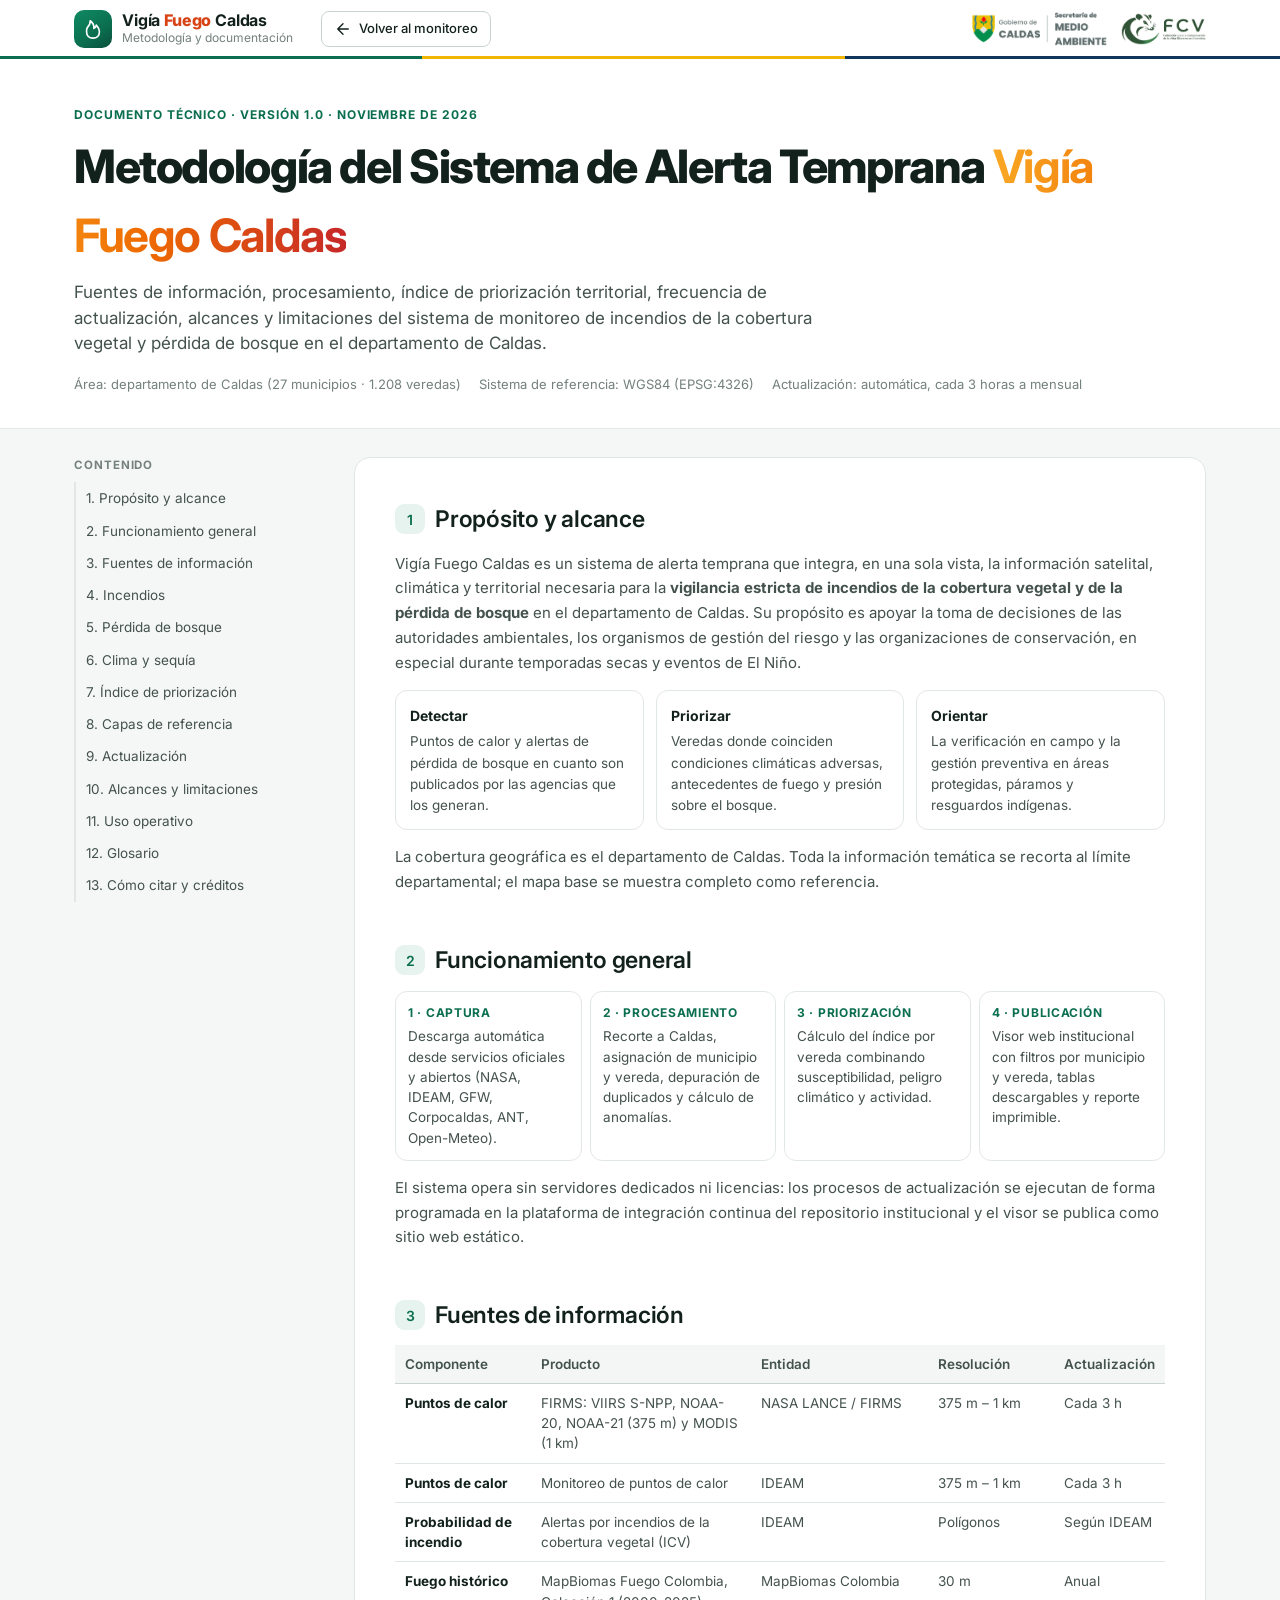
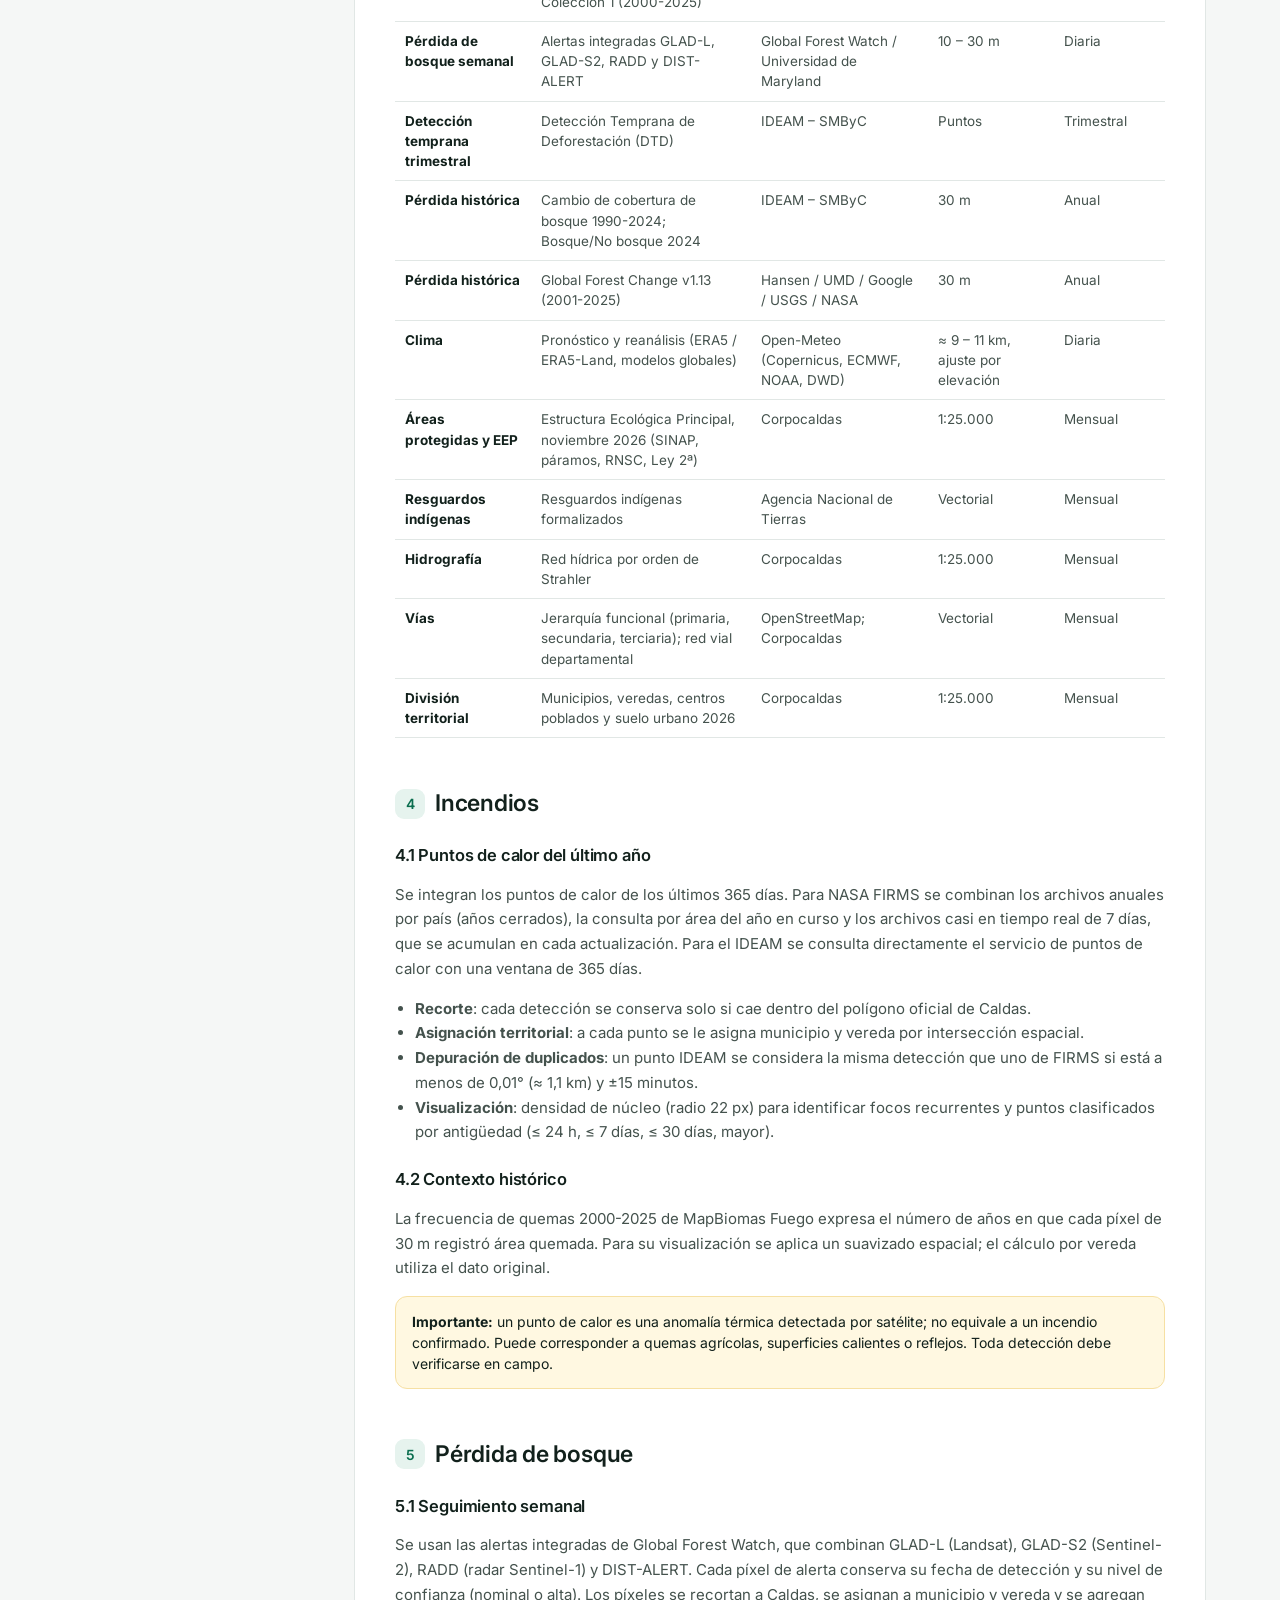
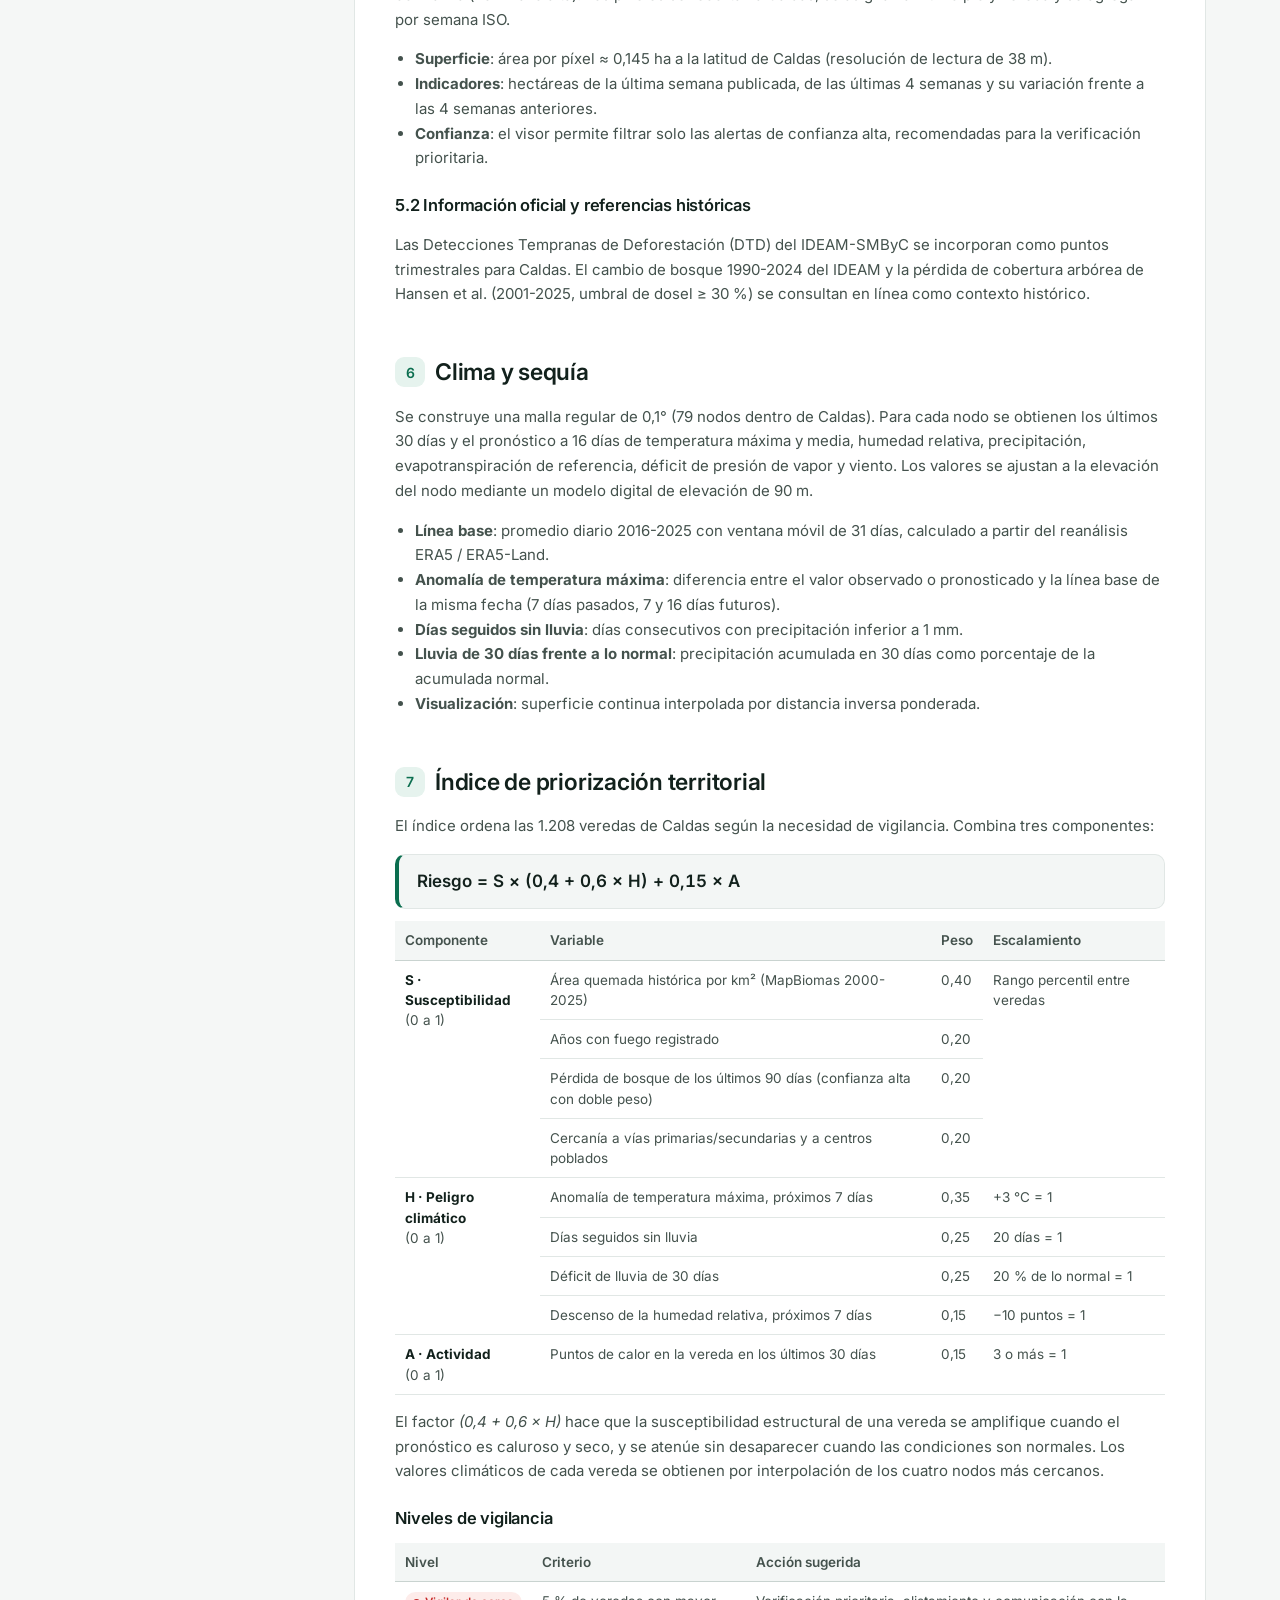
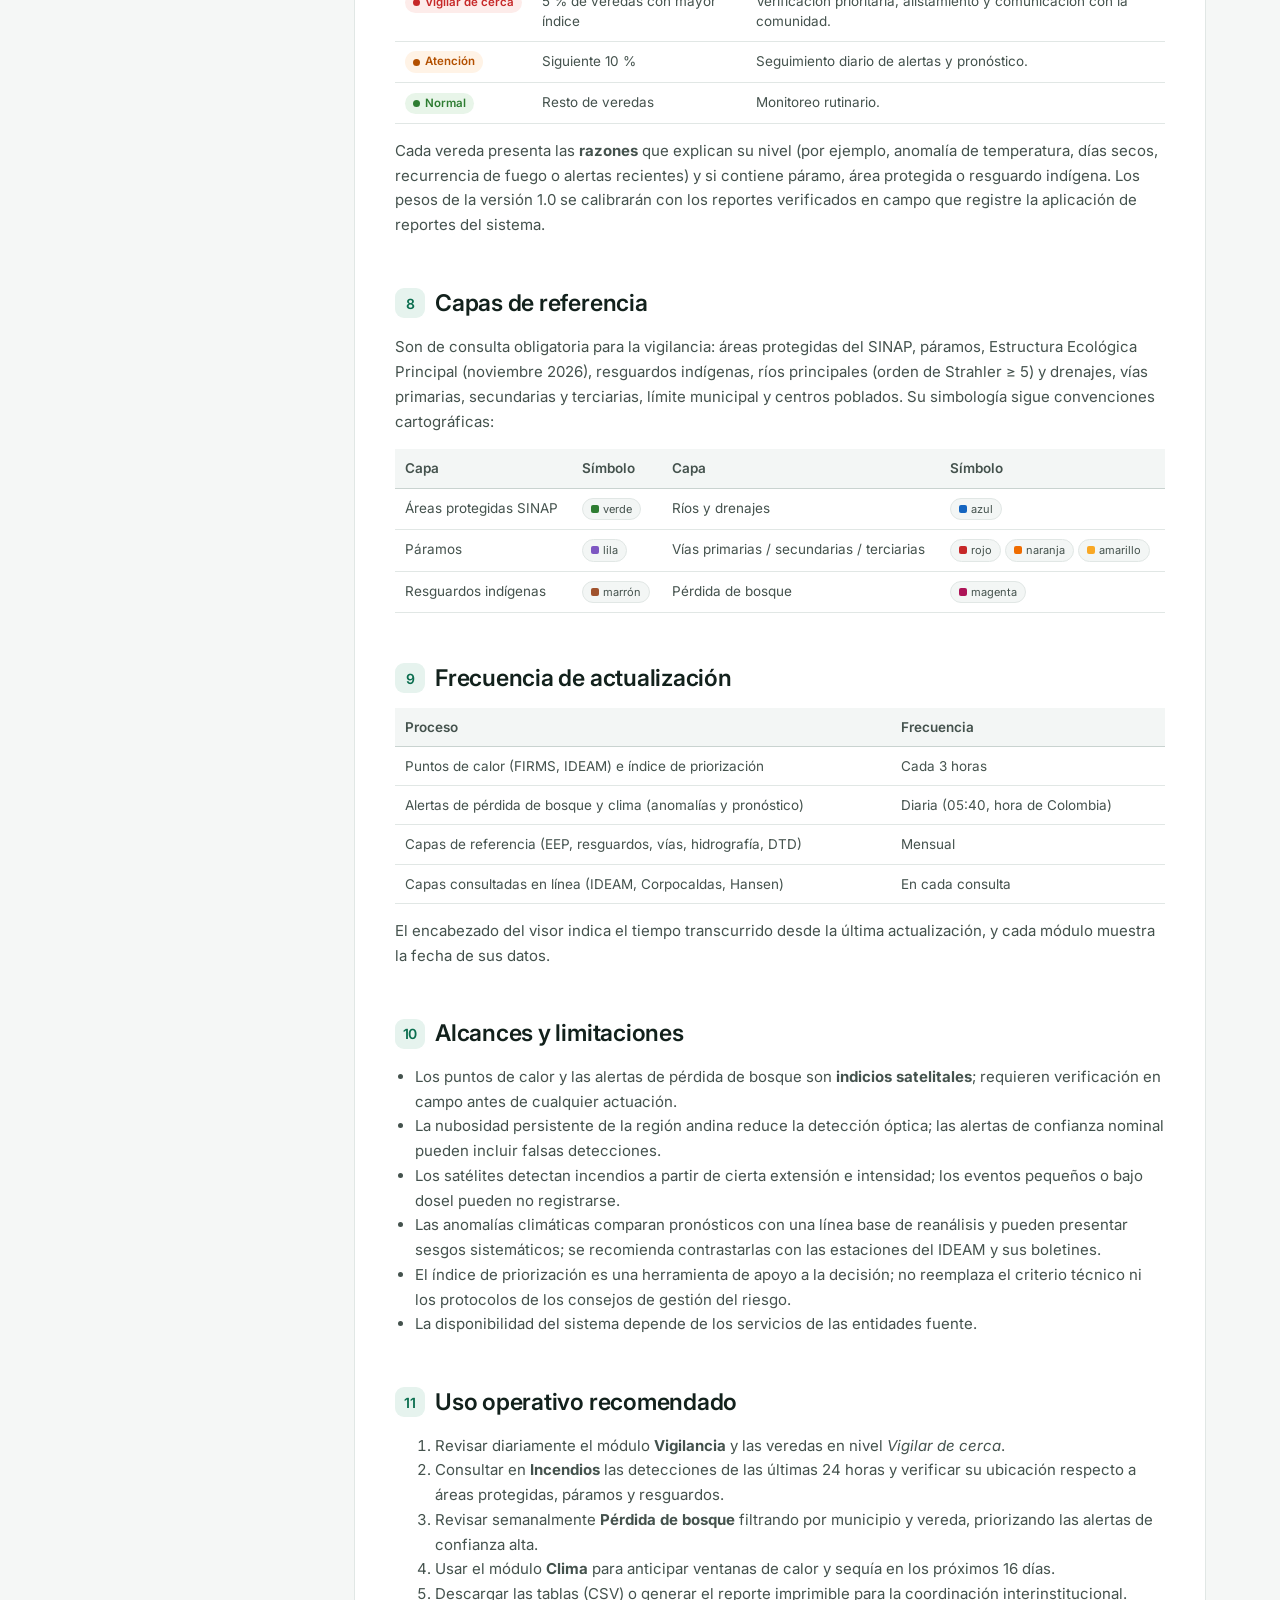
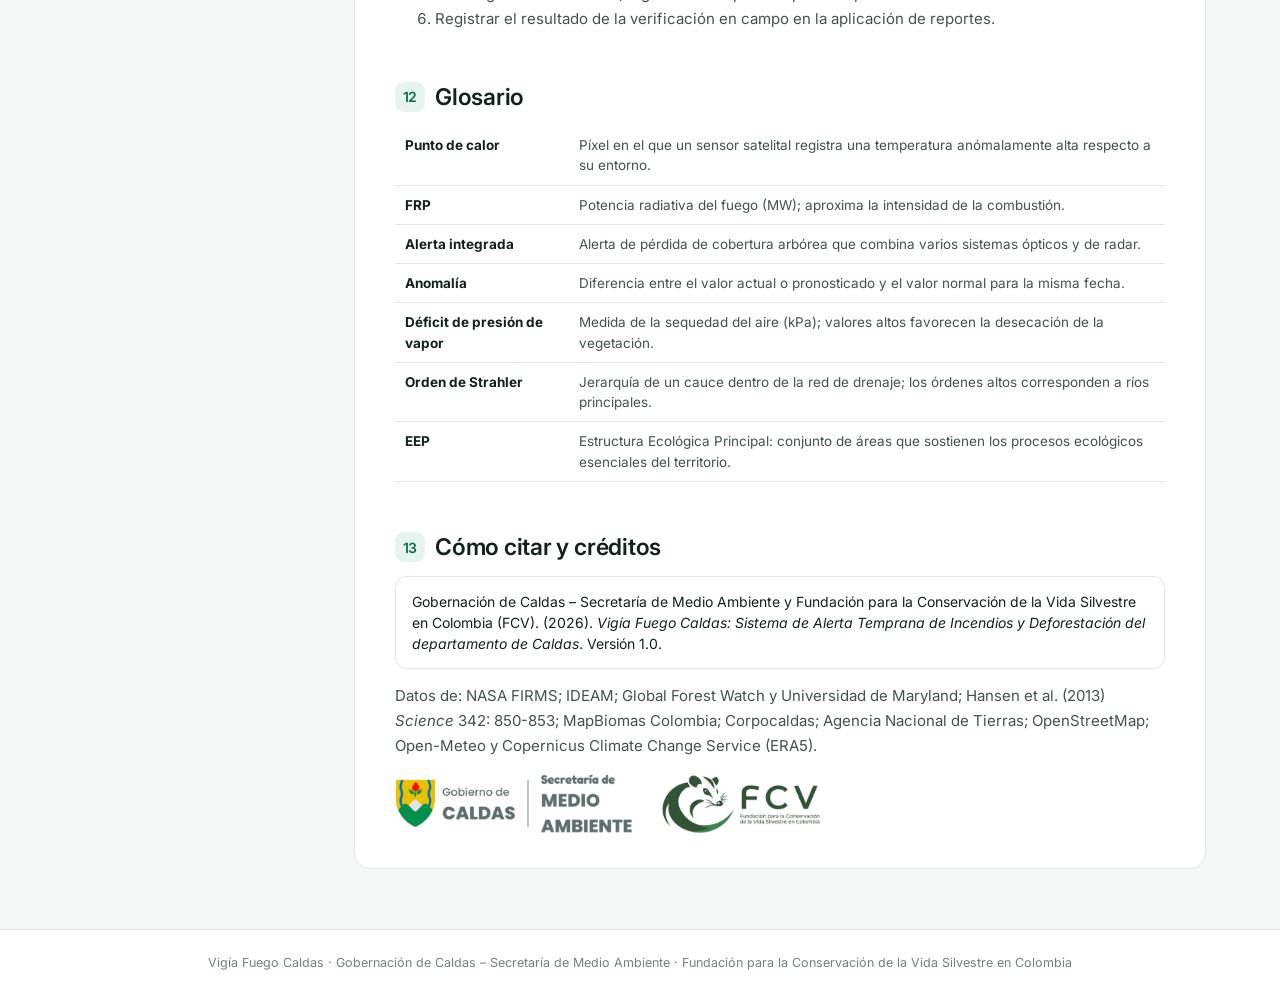
==== metodologia.html @ da9ea540 "Vigía Fuego Caldas: identidad institucional, portada de monitoreo y metodología - Nuevo nombre del s" ====
<!doctype html>
<html lang="es">
<head>
<meta charset="utf-8">
<meta name="viewport" content="width=device-width, initial-scale=1">
<title>Metodología · Vigía Fuego Caldas</title>
<meta name="description" content="Metodología, fuentes de información, procesamiento, índice de priorización y limitaciones del Sistema de Alerta Temprana de Incendios y Deforestación Vigía Fuego Caldas.">
<meta name="theme-color" content="#0b6e4f">
<link rel="icon" href="data:image/svg+xml,%3Csvg xmlns='http://www.w3.org/2000/svg' viewBox='0 0 24 24'%3E%3Crect width='24' height='24' rx='6' fill='%230b6e4f'/%3E%3Cpath d='M12 20c3.3 0 5.3-2.3 5.3-5.3 0-2.3-1.2-4-2.6-5.5-.3 1.4-1 2.3-2 2.7.2-2.5-1-4.8-3-6.2.2 2.4-1 4-2.3 5.4C6.5 12.3 6.7 13.2 6.7 14.7c0 3 2 5.3 5.3 5.3Z' fill='%23fff'/%3E%3C/svg%3E">
<link rel="preconnect" href="https://fonts.googleapis.com">
<link rel="stylesheet" href="https://fonts.googleapis.com/css2?family=Inter:wght@400;500;600;700;800&display=swap">
<link rel="stylesheet" href="app/sat.css">
<link rel="stylesheet" href="app/portada.css">
<style>
  body { background: var(--bg); overflow: auto; }
  .doc-top { position: sticky; top: 0; z-index: 10; background: rgba(255,255,255,.94); backdrop-filter: blur(8px); border-bottom: 1px solid var(--line); }
  .doc-top .in { max-width: 1180px; margin: 0 auto; display: flex; align-items: center; gap: 16px; padding: 10px 24px; }
  .doc-top .logos { margin-left: auto; display: flex; align-items: center; gap: 14px; }
  .doc-top .logos img { height: 34px; } .doc-top .logos img + img { height: 32px; }
  .doc-top::after { content: ""; position: absolute; left: 0; right: 0; bottom: -1px; height: 3px; background: linear-gradient(90deg, var(--brand) 0 33%, #f2b705 33% 66%, var(--navy) 66%); }
  .portadilla { background: #fff; border-bottom: 1px solid var(--line); }
  .portadilla .in { max-width: 1180px; margin: 0 auto; padding: 44px 24px 34px; }
  .portadilla small { color: var(--brand); font-weight: 700; letter-spacing: .08em; text-transform: uppercase; font-size: 12px; }
  .portadilla h1 { font-size: clamp(30px, 4vw, 46px); letter-spacing: -.03em; font-weight: 800; margin: 8px 0 10px; }
  .portadilla h1 b { background: linear-gradient(90deg, #f9a825, #ef6c00 45%, #c62828); -webkit-background-clip: text; background-clip: text; color: transparent; }
  .portadilla p { font-size: 17px; color: var(--ink-2); max-width: 760px; margin: 0; }
  .portadilla .meta { display: flex; gap: 18px; flex-wrap: wrap; margin-top: 18px; font-size: 13px; color: var(--ink-3); }
  .doc { max-width: 1180px; margin: 0 auto; display: grid; grid-template-columns: 240px 1fr; gap: 40px; padding: 28px 24px 60px; }
  .indice { position: sticky; top: 84px; align-self: start; font-size: 13.5px; }
  .indice b { display: block; font-size: 11.5px; letter-spacing: .08em; text-transform: uppercase; color: var(--ink-3); margin-bottom: 8px; }
  .indice a { display: block; padding: 6px 10px; border-left: 2px solid var(--line); color: var(--ink-2); text-decoration: none; transition: border-color .15s, color .15s, background .15s; }
  .indice a:hover { color: var(--brand); border-left-color: var(--brand); background: var(--brand-tint); }
  article { background: #fff; border: 1px solid var(--line); border-radius: 16px; padding: 34px 40px; min-width: 0; }
  article h2 { font-size: 23px; margin: 38px 0 12px; padding-top: 10px; scroll-margin-top: 90px; display: flex; align-items: center; gap: 10px; }
  article h2:first-child { margin-top: 0; }
  article h2 .nro { width: 30px; height: 30px; border-radius: 9px; background: var(--brand-tint); color: var(--brand); display: grid; place-items: center; font-size: 14px; flex: none; }
  article h3 { font-size: 16.5px; margin: 22px 0 8px; }
  article p, article li { font-size: 15px; line-height: 1.65; color: var(--ink-2); }
  article ul { padding-left: 20px; }
  article table { width: 100%; border-collapse: collapse; font-size: 13.5px; margin: 12px 0 6px; }
  article th { text-align: left; background: var(--surface-2); color: var(--ink-2); font-weight: 600; padding: 9px 10px; border-bottom: 1px solid var(--line-strong); }
  article td { padding: 9px 10px; border-bottom: 1px solid var(--line); vertical-align: top; color: var(--ink-2); }
  article td b { color: var(--ink); }
  .formula { background: var(--surface-2); border: 1px solid var(--line); border-left: 4px solid var(--brand); border-radius: 10px; padding: 14px 18px; font-size: 17px; font-weight: 600; color: var(--ink); margin: 12px 0; font-variant-numeric: tabular-nums; }
  .caja { border: 1px solid var(--line); border-radius: 12px; padding: 14px 16px; margin: 12px 0; background: #fff; }
  .caja.aviso { background: #fff8e1; border-color: #f6e0a3; }
  .tarjetas3 { display: grid; grid-template-columns: repeat(3, 1fr); gap: 12px; margin: 14px 0; }
  .tarjetas3 div { border: 1px solid var(--line); border-radius: 12px; padding: 14px; }
  .tarjetas3 b { display: block; color: var(--ink); margin-bottom: 4px; }
  .tarjetas3 span { font-size: 13.5px; color: var(--ink-2); line-height: 1.5; }
  .flujo { display: flex; align-items: stretch; gap: 8px; margin: 14px 0; flex-wrap: wrap; }
  .flujo div { flex: 1 1 140px; border: 1px solid var(--line); border-radius: 12px; padding: 12px; font-size: 13.5px; color: var(--ink-2); background: var(--surface); position: relative; }
  .flujo div b { display: block; color: var(--brand); font-size: 12px; text-transform: uppercase; letter-spacing: .06em; margin-bottom: 4px; }
  .creditos { display: flex; align-items: center; gap: 28px; flex-wrap: wrap; margin-top: 10px; }
  .creditos img { height: 60px; }
  .pie-doc { text-align: center; font-size: 12.5px; color: var(--ink-3); padding: 24px; border-top: 1px solid var(--line); background: #fff; }
  code { background: var(--surface-2); border: 1px solid var(--line); border-radius: 5px; padding: 1px 5px; font-size: .9em; }
  @media (max-width: 900px) { .doc { grid-template-columns: 1fr; } .indice { position: static; } article { padding: 22px 18px; } .tarjetas3 { grid-template-columns: 1fr; } .doc-top .logos img { height: 26px; } }
  @media print { .doc-top, .indice { display: none; } .doc { grid-template-columns: 1fr; } article { border: 0; } }
</style>
</head>
<body>
<header class="doc-top"><div class="in">
  <a href="index.html" class="marca" style="text-decoration:none;color:inherit">
    <div class="logo"><svg class="i" viewBox="0 0 24 24"><path d="M12 22c4.4 0 7-3 7-7 0-3-1.6-5.4-3.4-7.3-.4 1.8-1.4 3.1-2.6 3.6.2-3.3-1.3-6.4-4-8.3.3 3.2-1.4 5.3-3 7.2C4.7 11.8 5 13 5 15c0 4 2.6 7 7 7Z"/></svg></div>
    <div><h1>Vigía <b>Fuego</b> Caldas</h1><div class="sub">Metodología y documentación</div></div>
  </a>
  <a class="btn" href="index.html#m=vigilancia&entrar=1" style="margin-left:12px"><svg class="i" viewBox="0 0 24 24"><path d="M19 12H5M12 19l-7-7 7-7"/></svg>Volver al monitoreo</a>
  <div class="logos"><img src="app/img/logo-gobernacion.png" alt="Gobierno de Caldas · Secretaría de Medio Ambiente"><img src="app/img/logo-fcv.png" alt="FCV"></div>
</div></header>

<section class="portadilla"><div class="in">
  <small>Documento técnico · versión 1.0 · noviembre de 2026</small>
  <h1>Metodología del Sistema de Alerta Temprana <b>Vigía Fuego Caldas</b></h1>
  <p>Fuentes de información, procesamiento, índice de priorización territorial, frecuencia de actualización, alcances y limitaciones del sistema de monitoreo de incendios de la cobertura vegetal y pérdida de bosque en el departamento de Caldas.</p>
  <div class="meta"><span>Área: departamento de Caldas (27 municipios · 1.208 veredas)</span><span>Sistema de referencia: WGS84 (EPSG:4326)</span><span>Actualización: automática, cada 3 horas a mensual</span></div>
</div></section>

<div class="doc">
  <nav class="indice"><b>Contenido</b>
    <a href="#proposito">1. Propósito y alcance</a><a href="#arquitectura">2. Funcionamiento general</a><a href="#fuentes">3. Fuentes de información</a>
    <a href="#incendios">4. Incendios</a><a href="#deforestacion">5. Pérdida de bosque</a><a href="#clima">6. Clima y sequía</a>
    <a href="#indice">7. Índice de priorización</a><a href="#capas">8. Capas de referencia</a><a href="#actualizacion">9. Actualización</a>
    <a href="#limitaciones">10. Alcances y limitaciones</a><a href="#protocolo">11. Uso operativo</a><a href="#glosario">12. Glosario</a><a href="#citar">13. Cómo citar y créditos</a>
  </nav>
  <article>
    <h2 id="proposito"><span class="nro">1</span>Propósito y alcance</h2>
    <p>Vigía Fuego Caldas es un sistema de alerta temprana que integra, en una sola vista, la información satelital, climática y territorial necesaria para la <b>vigilancia estricta de incendios de la cobertura vegetal y de la pérdida de bosque</b> en el departamento de Caldas. Su propósito es apoyar la toma de decisiones de las autoridades ambientales, los organismos de gestión del riesgo y las organizaciones de conservación, en especial durante temporadas secas y eventos de El Niño.</p>
    <div class="tarjetas3">
      <div><b>Detectar</b><span>Puntos de calor y alertas de pérdida de bosque en cuanto son publicados por las agencias que los generan.</span></div>
      <div><b>Priorizar</b><span>Veredas donde coinciden condiciones climáticas adversas, antecedentes de fuego y presión sobre el bosque.</span></div>
      <div><b>Orientar</b><span>La verificación en campo y la gestión preventiva en áreas protegidas, páramos y resguardos indígenas.</span></div>
    </div>
    <p>La cobertura geográfica es el departamento de Caldas. Toda la información temática se recorta al límite departamental; el mapa base se muestra completo como referencia.</p>

    <h2 id="arquitectura"><span class="nro">2</span>Funcionamiento general</h2>
    <div class="flujo">
      <div><b>1 · Captura</b>Descarga automática desde servicios oficiales y abiertos (NASA, IDEAM, GFW, Corpocaldas, ANT, Open-Meteo).</div>
      <div><b>2 · Procesamiento</b>Recorte a Caldas, asignación de municipio y vereda, depuración de duplicados y cálculo de anomalías.</div>
      <div><b>3 · Priorización</b>Cálculo del índice por vereda combinando susceptibilidad, peligro climático y actividad.</div>
      <div><b>4 · Publicación</b>Visor web institucional con filtros por municipio y vereda, tablas descargables y reporte imprimible.</div>
    </div>
    <p>El sistema opera sin servidores dedicados ni licencias: los procesos de actualización se ejecutan de forma programada en la plataforma de integración continua del repositorio institucional y el visor se publica como sitio web estático.</p>

    <h2 id="fuentes"><span class="nro">3</span>Fuentes de información</h2>
    <table>
      <thead><tr><th>Componente</th><th>Producto</th><th>Entidad</th><th>Resolución</th><th>Actualización</th></tr></thead>
      <tbody>
        <tr><td><b>Puntos de calor</b></td><td>FIRMS: VIIRS S-NPP, NOAA-20, NOAA-21 (375 m) y MODIS (1 km)</td><td>NASA LANCE / FIRMS</td><td>375 m – 1 km</td><td>Cada 3 h</td></tr>
        <tr><td><b>Puntos de calor</b></td><td>Monitoreo de puntos de calor</td><td>IDEAM</td><td>375 m – 1 km</td><td>Cada 3 h</td></tr>
        <tr><td><b>Probabilidad de incendio</b></td><td>Alertas por incendios de la cobertura vegetal (ICV)</td><td>IDEAM</td><td>Polígonos</td><td>Según IDEAM</td></tr>
        <tr><td><b>Fuego histórico</b></td><td>MapBiomas Fuego Colombia, Colección 1 (2000-2025)</td><td>MapBiomas Colombia</td><td>30 m</td><td>Anual</td></tr>
        <tr><td><b>Pérdida de bosque semanal</b></td><td>Alertas integradas GLAD-L, GLAD-S2, RADD y DIST-ALERT</td><td>Global Forest Watch / Universidad de Maryland</td><td>10 – 30 m</td><td>Diaria</td></tr>
        <tr><td><b>Detección temprana trimestral</b></td><td>Detección Temprana de Deforestación (DTD)</td><td>IDEAM – SMByC</td><td>Puntos</td><td>Trimestral</td></tr>
        <tr><td><b>Pérdida histórica</b></td><td>Cambio de cobertura de bosque 1990-2024; Bosque/No bosque 2024</td><td>IDEAM – SMByC</td><td>30 m</td><td>Anual</td></tr>
        <tr><td><b>Pérdida histórica</b></td><td>Global Forest Change v1.13 (2001-2025)</td><td>Hansen / UMD / Google / USGS / NASA</td><td>30 m</td><td>Anual</td></tr>
        <tr><td><b>Clima</b></td><td>Pronóstico y reanálisis (ERA5 / ERA5-Land, modelos globales)</td><td>Open-Meteo (Copernicus, ECMWF, NOAA, DWD)</td><td>≈ 9 – 11 km, ajuste por elevación</td><td>Diaria</td></tr>
        <tr><td><b>Áreas protegidas y EEP</b></td><td>Estructura Ecológica Principal, noviembre 2026 (SINAP, páramos, RNSC, Ley 2ª)</td><td>Corpocaldas</td><td>1:25.000</td><td>Mensual</td></tr>
        <tr><td><b>Resguardos indígenas</b></td><td>Resguardos indígenas formalizados</td><td>Agencia Nacional de Tierras</td><td>Vectorial</td><td>Mensual</td></tr>
        <tr><td><b>Hidrografía</b></td><td>Red hídrica por orden de Strahler</td><td>Corpocaldas</td><td>1:25.000</td><td>Mensual</td></tr>
        <tr><td><b>Vías</b></td><td>Jerarquía funcional (primaria, secundaria, terciaria); red vial departamental</td><td>OpenStreetMap; Corpocaldas</td><td>Vectorial</td><td>Mensual</td></tr>
        <tr><td><b>División territorial</b></td><td>Municipios, veredas, centros poblados y suelo urbano 2026</td><td>Corpocaldas</td><td>1:25.000</td><td>Mensual</td></tr>
      </tbody>
    </table>

    <h2 id="incendios"><span class="nro">4</span>Incendios</h2>
    <h3>4.1 Puntos de calor del último año</h3>
    <p>Se integran los puntos de calor de los últimos 365 días. Para NASA FIRMS se combinan los archivos anuales por país (años cerrados), la consulta por área del año en curso y los archivos casi en tiempo real de 7 días, que se acumulan en cada actualización. Para el IDEAM se consulta directamente el servicio de puntos de calor con una ventana de 365 días.</p>
    <ul>
      <li><b>Recorte</b>: cada detección se conserva solo si cae dentro del polígono oficial de Caldas.</li>
      <li><b>Asignación territorial</b>: a cada punto se le asigna municipio y vereda por intersección espacial.</li>
      <li><b>Depuración de duplicados</b>: un punto IDEAM se considera la misma detección que uno de FIRMS si está a menos de 0,01° (≈ 1,1 km) y ±15 minutos.</li>
      <li><b>Visualización</b>: densidad de núcleo (radio 22 px) para identificar focos recurrentes y puntos clasificados por antigüedad (≤ 24 h, ≤ 7 días, ≤ 30 días, mayor).</li>
    </ul>
    <h3>4.2 Contexto histórico</h3>
    <p>La frecuencia de quemas 2000-2025 de MapBiomas Fuego expresa el número de años en que cada píxel de 30 m registró área quemada. Para su visualización se aplica un suavizado espacial; el cálculo por vereda utiliza el dato original.</p>
    <div class="caja aviso"><b>Importante:</b> un punto de calor es una anomalía térmica detectada por satélite; no equivale a un incendio confirmado. Puede corresponder a quemas agrícolas, superficies calientes o reflejos. Toda detección debe verificarse en campo.</div>

    <h2 id="deforestacion"><span class="nro">5</span>Pérdida de bosque</h2>
    <h3>5.1 Seguimiento semanal</h3>
    <p>Se usan las alertas integradas de Global Forest Watch, que combinan GLAD-L (Landsat), GLAD-S2 (Sentinel-2), RADD (radar Sentinel-1) y DIST-ALERT. Cada píxel de alerta conserva su fecha de detección y su nivel de confianza (nominal o alta). Los píxeles se recortan a Caldas, se asignan a municipio y vereda y se agregan por semana ISO.</p>
    <ul>
      <li><b>Superficie</b>: área por píxel ≈ 0,145 ha a la latitud de Caldas (resolución de lectura de 38 m).</li>
      <li><b>Indicadores</b>: hectáreas de la última semana publicada, de las últimas 4 semanas y su variación frente a las 4 semanas anteriores.</li>
      <li><b>Confianza</b>: el visor permite filtrar solo las alertas de confianza alta, recomendadas para la verificación prioritaria.</li>
    </ul>
    <h3>5.2 Información oficial y referencias históricas</h3>
    <p>Las Detecciones Tempranas de Deforestación (DTD) del IDEAM-SMByC se incorporan como puntos trimestrales para Caldas. El cambio de bosque 1990-2024 del IDEAM y la pérdida de cobertura arbórea de Hansen et al. (2001-2025, umbral de dosel ≥ 30 %) se consultan en línea como contexto histórico.</p>

    <h2 id="clima"><span class="nro">6</span>Clima y sequía</h2>
    <p>Se construye una malla regular de 0,1° (79 nodos dentro de Caldas). Para cada nodo se obtienen los últimos 30 días y el pronóstico a 16 días de temperatura máxima y media, humedad relativa, precipitación, evapotranspiración de referencia, déficit de presión de vapor y viento. Los valores se ajustan a la elevación del nodo mediante un modelo digital de elevación de 90 m.</p>
    <ul>
      <li><b>Línea base</b>: promedio diario 2016-2025 con ventana móvil de 31 días, calculado a partir del reanálisis ERA5 / ERA5-Land.</li>
      <li><b>Anomalía de temperatura máxima</b>: diferencia entre el valor observado o pronosticado y la línea base de la misma fecha (7 días pasados, 7 y 16 días futuros).</li>
      <li><b>Días seguidos sin lluvia</b>: días consecutivos con precipitación inferior a 1 mm.</li>
      <li><b>Lluvia de 30 días frente a lo normal</b>: precipitación acumulada en 30 días como porcentaje de la acumulada normal.</li>
      <li><b>Visualización</b>: superficie continua interpolada por distancia inversa ponderada.</li>
    </ul>

    <h2 id="indice"><span class="nro">7</span>Índice de priorización territorial</h2>
    <p>El índice ordena las 1.208 veredas de Caldas según la necesidad de vigilancia. Combina tres componentes:</p>
    <div class="formula">Riesgo = S × (0,4 + 0,6 × H) + 0,15 × A</div>
    <table>
      <thead><tr><th>Componente</th><th>Variable</th><th>Peso</th><th>Escalamiento</th></tr></thead>
      <tbody>
        <tr><td rowspan="4"><b>S · Susceptibilidad</b><br>(0 a 1)</td><td>Área quemada histórica por km² (MapBiomas 2000-2025)</td><td>0,40</td><td rowspan="4">Rango percentil entre veredas</td></tr>
        <tr><td>Años con fuego registrado</td><td>0,20</td></tr>
        <tr><td>Pérdida de bosque de los últimos 90 días (confianza alta con doble peso)</td><td>0,20</td></tr>
        <tr><td>Cercanía a vías primarias/secundarias y a centros poblados</td><td>0,20</td></tr>
        <tr><td rowspan="4"><b>H · Peligro climático</b><br>(0 a 1)</td><td>Anomalía de temperatura máxima, próximos 7 días</td><td>0,35</td><td>+3 °C = 1</td></tr>
        <tr><td>Días seguidos sin lluvia</td><td>0,25</td><td>20 días = 1</td></tr>
        <tr><td>Déficit de lluvia de 30 días</td><td>0,25</td><td>20 % de lo normal = 1</td></tr>
        <tr><td>Descenso de la humedad relativa, próximos 7 días</td><td>0,15</td><td>−10 puntos = 1</td></tr>
        <tr><td><b>A · Actividad</b><br>(0 a 1)</td><td>Puntos de calor en la vereda en los últimos 30 días</td><td>0,15</td><td>3 o más = 1</td></tr>
      </tbody>
    </table>
    <p>El factor <i>(0,4 + 0,6 × H)</i> hace que la susceptibilidad estructural de una vereda se amplifique cuando el pronóstico es caluroso y seco, y se atenúe sin desaparecer cuando las condiciones son normales. Los valores climáticos de cada vereda se obtienen por interpolación de los cuatro nodos más cercanos.</p>
    <h3>Niveles de vigilancia</h3>
    <table>
      <thead><tr><th>Nivel</th><th>Criterio</th><th>Acción sugerida</th></tr></thead>
      <tbody>
        <tr><td><span class="estado vigilar">Vigilar de cerca</span></td><td>5 % de veredas con mayor índice</td><td>Verificación prioritaria, alistamiento y comunicación con la comunidad.</td></tr>
        <tr><td><span class="estado atencion">Atención</span></td><td>Siguiente 10 %</td><td>Seguimiento diario de alertas y pronóstico.</td></tr>
        <tr><td><span class="estado normal">Normal</span></td><td>Resto de veredas</td><td>Monitoreo rutinario.</td></tr>
      </tbody>
    </table>
    <p>Cada vereda presenta las <b>razones</b> que explican su nivel (por ejemplo, anomalía de temperatura, días secos, recurrencia de fuego o alertas recientes) y si contiene páramo, área protegida o resguardo indígena. Los pesos de la versión 1.0 se calibrarán con los reportes verificados en campo que registre la aplicación de reportes del sistema.</p>

    <h2 id="capas"><span class="nro">8</span>Capas de referencia</h2>
    <p>Son de consulta obligatoria para la vigilancia: áreas protegidas del SINAP, páramos, Estructura Ecológica Principal (noviembre 2026), resguardos indígenas, ríos principales (orden de Strahler ≥ 5) y drenajes, vías primarias, secundarias y terciarias, límite municipal y centros poblados. Su simbología sigue convenciones cartográficas:</p>
    <table>
      <thead><tr><th>Capa</th><th>Símbolo</th><th>Capa</th><th>Símbolo</th></tr></thead>
      <tbody>
        <tr><td>Áreas protegidas SINAP</td><td><span class="chip"><i style="background:#2e7d32"></i>verde</span></td><td>Ríos y drenajes</td><td><span class="chip"><i style="background:#1565c0"></i>azul</span></td></tr>
        <tr><td>Páramos</td><td><span class="chip"><i style="background:#7e57c2"></i>lila</span></td><td>Vías primarias / secundarias / terciarias</td><td><span class="chip"><i style="background:#c62828"></i>rojo</span> <span class="chip"><i style="background:#ef6c00"></i>naranja</span> <span class="chip"><i style="background:#f9a825"></i>amarillo</span></td></tr>
        <tr><td>Resguardos indígenas</td><td><span class="chip"><i style="background:#a0522d"></i>marrón</span></td><td>Pérdida de bosque</td><td><span class="chip"><i style="background:#ad1457"></i>magenta</span></td></tr>
      </tbody>
    </table>

    <h2 id="actualizacion"><span class="nro">9</span>Frecuencia de actualización</h2>
    <table>
      <thead><tr><th>Proceso</th><th>Frecuencia</th></tr></thead>
      <tbody>
        <tr><td>Puntos de calor (FIRMS, IDEAM) e índice de priorización</td><td>Cada 3 horas</td></tr>
        <tr><td>Alertas de pérdida de bosque y clima (anomalías y pronóstico)</td><td>Diaria (05:40, hora de Colombia)</td></tr>
        <tr><td>Capas de referencia (EEP, resguardos, vías, hidrografía, DTD)</td><td>Mensual</td></tr>
        <tr><td>Capas consultadas en línea (IDEAM, Corpocaldas, Hansen)</td><td>En cada consulta</td></tr>
      </tbody>
    </table>
    <p>El encabezado del visor indica el tiempo transcurrido desde la última actualización, y cada módulo muestra la fecha de sus datos.</p>

    <h2 id="limitaciones"><span class="nro">10</span>Alcances y limitaciones</h2>
    <ul>
      <li>Los puntos de calor y las alertas de pérdida de bosque son <b>indicios satelitales</b>; requieren verificación en campo antes de cualquier actuación.</li>
      <li>La nubosidad persistente de la región andina reduce la detección óptica; las alertas de confianza nominal pueden incluir falsas detecciones.</li>
      <li>Los satélites detectan incendios a partir de cierta extensión e intensidad; los eventos pequeños o bajo dosel pueden no registrarse.</li>
      <li>Las anomalías climáticas comparan pronósticos con una línea base de reanálisis y pueden presentar sesgos sistemáticos; se recomienda contrastarlas con las estaciones del IDEAM y sus boletines.</li>
      <li>El índice de priorización es una herramienta de apoyo a la decisión; no reemplaza el criterio técnico ni los protocolos de los consejos de gestión del riesgo.</li>
      <li>La disponibilidad del sistema depende de los servicios de las entidades fuente.</li>
    </ul>

    <h2 id="protocolo"><span class="nro">11</span>Uso operativo recomendado</h2>
    <ol>
      <li>Revisar diariamente el módulo <b>Vigilancia</b> y las veredas en nivel <i>Vigilar de cerca</i>.</li>
      <li>Consultar en <b>Incendios</b> las detecciones de las últimas 24 horas y verificar su ubicación respecto a áreas protegidas, páramos y resguardos.</li>
      <li>Revisar semanalmente <b>Pérdida de bosque</b> filtrando por municipio y vereda, priorizando las alertas de confianza alta.</li>
      <li>Usar el módulo <b>Clima</b> para anticipar ventanas de calor y sequía en los próximos 16 días.</li>
      <li>Descargar las tablas (CSV) o generar el reporte imprimible para la coordinación interinstitucional.</li>
      <li>Registrar el resultado de la verificación en campo en la aplicación de reportes.</li>
    </ol>

    <h2 id="glosario"><span class="nro">12</span>Glosario</h2>
    <table><tbody>
      <tr><td><b>Punto de calor</b></td><td>Píxel en el que un sensor satelital registra una temperatura anómalamente alta respecto a su entorno.</td></tr>
      <tr><td><b>FRP</b></td><td>Potencia radiativa del fuego (MW); aproxima la intensidad de la combustión.</td></tr>
      <tr><td><b>Alerta integrada</b></td><td>Alerta de pérdida de cobertura arbórea que combina varios sistemas ópticos y de radar.</td></tr>
      <tr><td><b>Anomalía</b></td><td>Diferencia entre el valor actual o pronosticado y el valor normal para la misma fecha.</td></tr>
      <tr><td><b>Déficit de presión de vapor</b></td><td>Medida de la sequedad del aire (kPa); valores altos favorecen la desecación de la vegetación.</td></tr>
      <tr><td><b>Orden de Strahler</b></td><td>Jerarquía de un cauce dentro de la red de drenaje; los órdenes altos corresponden a ríos principales.</td></tr>
      <tr><td><b>EEP</b></td><td>Estructura Ecológica Principal: conjunto de áreas que sostienen los procesos ecológicos esenciales del territorio.</td></tr>
    </tbody></table>

    <h2 id="citar"><span class="nro">13</span>Cómo citar y créditos</h2>
    <div class="caja">Gobernación de Caldas – Secretaría de Medio Ambiente y Fundación para la Conservación de la Vida Silvestre en Colombia (FCV). (2026). <i>Vigía Fuego Caldas: Sistema de Alerta Temprana de Incendios y Deforestación del departamento de Caldas</i>. Versión 1.0.</div>
    <p>Datos de: NASA FIRMS; IDEAM; Global Forest Watch y Universidad de Maryland; Hansen et al. (2013) <i>Science</i> 342: 850-853; MapBiomas Colombia; Corpocaldas; Agencia Nacional de Tierras; OpenStreetMap; Open-Meteo y Copernicus Climate Change Service (ERA5).</p>
    <div class="creditos"><img src="app/img/logo-gobernacion.png" alt="Gobierno de Caldas · Secretaría de Medio Ambiente"><img src="app/img/logo-fcv.png" alt="Fundación para la Conservación de la Vida Silvestre en Colombia"></div>
  </article>
</div>
<footer class="pie-doc">Vigía Fuego Caldas · Gobernación de Caldas – Secretaría de Medio Ambiente · Fundación para la Conservación de la Vida Silvestre en Colombia</footer>
</body>
</html>
---- app/sat.css ----
/* Vigía Fuego Caldas · hoja de estilos */
:root {
  color-scheme: light;
  --bg: #f5f7f6; --surface: #ffffff; --surface-2: #f3f6f5; --surface-3: #e9efed;
  --line: #e1e7e5; --line-strong: #c9d3d0;
  --ink: #12211c; --ink-2: #44524d; --ink-3: #74817c;
  --brand: #0b6e4f; --brand-2: #0f8a63; --brand-tint: #e6f3ee;
  --navy: #12355b;
  --vigilar: #c62828; --atencion: #ef6c00; --normal: #2e7d32;
  --vigilar-tint: #fdecea; --atencion-tint: #fff3e6;
  --series-1: #2a78d6; --series-2: #eb6834;
  --radius: 12px; --radius-s: 8px;
  --shadow-1: 0 1px 2px rgba(16, 33, 28, .06);
  --shadow-2: 0 2px 6px rgba(16, 33, 28, .06), 0 10px 28px rgba(16, 33, 28, .08);
  --ease: cubic-bezier(.2, .7, .2, 1);
}
* { box-sizing: border-box; }
html, body { margin: 0; height: 100%; }
body { background: var(--bg); color: var(--ink); font: 14px/1.5 "Inter", system-ui, -apple-system, "Segoe UI", sans-serif; -webkit-font-smoothing: antialiased; }
h1, h2, h3, h4 { margin: 0; font-weight: 600; letter-spacing: -.01em; }
button, select, input { font: inherit; color: inherit; }
a { color: var(--brand); }
svg.i { width: 18px; height: 18px; stroke: currentColor; fill: none; stroke-width: 1.8; stroke-linecap: round; stroke-linejoin: round; flex: none; }

/* ── Encabezado ───────────────────────────────── */
.app { display: grid; grid-template-rows: 64px 1fr; height: 100vh; }
.top { display: flex; align-items: center; gap: 18px; padding: 0 18px; background: var(--surface); border-bottom: 1px solid var(--line); position: relative; z-index: 1100; }
.top::after { content: ""; position: absolute; left: 0; right: 0; bottom: -1px; height: 3px; background: linear-gradient(90deg, var(--brand) 0 33%, #f2b705 33% 66%, var(--navy) 66%); }
.marca { display: flex; align-items: center; gap: 10px; min-width: 0; }
.marca .logo { width: 38px; height: 38px; border-radius: 10px; background: var(--brand); display: grid; place-items: center; flex: none; }
.marca .logo svg { width: 22px; height: 22px; stroke: #fff; }
.marca h1 { font-size: 16px; line-height: 1.15; }
.marca .sub { font-size: 12px; color: var(--ink-3); white-space: nowrap; overflow: hidden; text-overflow: ellipsis; }
.territorio { display: flex; align-items: center; margin-left: 12px; border: 1px solid var(--line-strong); border-radius: 999px; background: var(--surface); padding: 2px; box-shadow: var(--shadow-1); }
.territorio .lbl { display: flex; align-items: center; gap: 6px; padding: 0 10px 0 12px; color: var(--brand); font-weight: 600; font-size: 12.5px; border-right: 1px solid var(--line); white-space: nowrap; }
.territorio select { border: 0; background-color: transparent; padding: 7px 28px 7px 10px; min-width: 150px; max-width: 220px; appearance: none; cursor: pointer; border-radius: 999px;
  background-image: url("data:image/svg+xml,%3Csvg xmlns='http://www.w3.org/2000/svg' width='12' height='12' viewBox='0 0 24 24' fill='none' stroke='%2374817c' stroke-width='2.5'%3E%3Cpath d='m6 9 6 6 6-6'/%3E%3C/svg%3E"); background-repeat: no-repeat; background-position: right 10px center; }
.territorio select:hover:not(:disabled) { background-color: var(--surface-2); }
.territorio select:disabled { color: var(--ink-3); cursor: default; }
.territorio .sep { color: var(--line-strong); }
.top .der { margin-left: auto; display: flex; align-items: center; gap: 8px; }
.vivo { display: inline-flex; align-items: center; gap: 7px; font-size: 12px; color: var(--ink-2); padding: 6px 10px; border-radius: 999px; background: var(--surface-2); white-space: nowrap; }
.vivo i { width: 8px; height: 8px; border-radius: 50%; background: var(--brand-2); animation: pulso 2s infinite; }
@keyframes pulso { 0% { box-shadow: 0 0 0 0 rgba(15, 138, 99, .45); } 70% { box-shadow: 0 0 0 8px rgba(15, 138, 99, 0); } 100% { box-shadow: 0 0 0 0 rgba(15, 138, 99, 0); } }

/* ── Botones ─────────────────────────────────── */
.btn { display: inline-flex; align-items: center; gap: 7px; border: 1px solid var(--line-strong); background: var(--surface); border-radius: var(--radius-s); padding: 7px 12px; cursor: pointer; font-weight: 500; font-size: 13px;
  transition: background .15s var(--ease), border-color .15s var(--ease), color .15s, transform .1s var(--ease), box-shadow .15s var(--ease); }
.btn:hover { background: var(--surface-2); border-color: var(--brand); color: var(--brand); box-shadow: var(--shadow-1); }
.btn:active { transform: translateY(1px); }
.btn:focus-visible, select:focus-visible, input:focus-visible, .rail button:focus-visible, .seg button:focus-visible { outline: 2px solid var(--brand); outline-offset: 2px; }
.btn.pri { background: var(--brand); border-color: var(--brand); color: #fff; }
.btn.pri:hover { background: var(--brand-2); color: #fff; }
.btn.chico { padding: 5px 9px; font-size: 12.5px; }
.seg { display: inline-flex; background: var(--surface-2); border: 1px solid var(--line); border-radius: 999px; padding: 3px; gap: 2px; flex-wrap: wrap; }
.seg button { border: 0; background: transparent; padding: 5px 12px; cursor: pointer; border-radius: 999px; font-size: 12.5px; color: var(--ink-2); font-weight: 500; transition: background .15s, color .15s, box-shadow .15s; }
.seg button:hover { color: var(--brand); }
.seg button[aria-pressed="true"] { background: var(--surface); color: var(--brand); box-shadow: var(--shadow-1), inset 0 0 0 1px var(--line-strong); font-weight: 600; }

/* ── Cuerpo: riel + panel + mapa ─────────────── */
.cuerpo { display: grid; grid-template-columns: 84px 400px 1fr; min-height: 0; }
.rail { background: var(--surface); border-right: 1px solid var(--line); display: flex; flex-direction: column; padding: 10px 8px; gap: 4px; overflow-y: auto; }
.rail button { position: relative; display: flex; flex-direction: column; align-items: center; gap: 5px; border: 0; background: transparent; border-radius: 12px; padding: 10px 2px 9px; cursor: pointer; color: var(--ink-2); font-size: 10.5px; letter-spacing: -.01em; font-weight: 500; line-height: 1.15; text-align: center;
  transition: background .15s var(--ease), color .15s var(--ease); }
.rail button svg.i { width: 22px; height: 22px; }
.rail button:hover { background: var(--surface-2); color: var(--brand); }
.rail button[aria-selected="true"] { background: var(--brand-tint); color: var(--brand); font-weight: 600; }
.rail button[aria-selected="true"]::before { content: ""; position: absolute; left: -8px; top: 10px; bottom: 10px; width: 3px; border-radius: 0 3px 3px 0; background: var(--brand); }
.rail .badge { position: absolute; top: 4px; right: 8px; min-width: 18px; height: 18px; padding: 0 5px; border-radius: 999px; background: var(--vigilar); color: #fff; font-size: 10.5px; font-weight: 700; display: grid; place-items: center; }
.rail .esp { flex: 1; }
.panel { background: var(--surface); border-right: 1px solid var(--line); display: flex; flex-direction: column; min-height: 0; }
.panel-cab { padding: 16px 18px 12px; border-bottom: 1px solid var(--line); }
.panel-cab h2 { font-size: 17px; display: flex; align-items: center; gap: 8px; }
.panel-cab h2 svg.i { color: var(--brand); }
.panel-cab p { margin: 4px 0 0; color: var(--ink-3); font-size: 12.5px; }
.contenido { overflow-y: auto; padding: 14px 18px 28px; min-height: 0; }
.mapa-wrap { position: relative; min-height: 0; }
#mapa { position: absolute; inset: 0; background: #eef2f1; }

/* ── Bloques del panel ───────────────────────── */
.ayuda { display: flex; gap: 10px; background: var(--brand-tint); border: 1px solid #cfe6dd; color: #194c3b; border-radius: var(--radius); padding: 10px 12px; font-size: 12.5px; margin-bottom: 12px; }
.ayuda svg.i { color: var(--brand); margin-top: 1px; }
.kpis { display: grid; grid-template-columns: repeat(3, 1fr); gap: 8px; margin: 2px 0 14px; }
.kpi { background: var(--surface); border: 1px solid var(--line); border-radius: var(--radius); padding: 10px 10px 9px; transition: border-color .15s, box-shadow .15s, transform .15s; }
.kpi:hover { border-color: var(--line-strong); box-shadow: var(--shadow-1); transform: translateY(-1px); }
.kpi .v { font-size: 22px; font-weight: 600; font-variant-numeric: tabular-nums; line-height: 1.15; }
.kpi .l { font-size: 11.5px; color: var(--ink-3); line-height: 1.3; margin-top: 2px; }
.kpi.alerta { border-color: #f3c7c3; background: var(--vigilar-tint); } .kpi.alerta .v { color: var(--vigilar); }
.kpi.aviso { border-color: #f6d4b3; background: var(--atencion-tint); } .kpi.aviso .v { color: #b35000; }
.sec { display: flex; align-items: center; justify-content: space-between; gap: 8px; margin: 18px 0 8px; font-size: 12px; text-transform: uppercase; letter-spacing: .06em; color: var(--ink-3); font-weight: 600; padding-bottom: 6px; border-bottom: 1px solid var(--line); }
.fila { display: flex; gap: 8px; align-items: center; flex-wrap: wrap; margin: 8px 0; }
.fila > span { font-size: 12.5px; color: var(--ink-3); }
.nota { font-size: 12px; color: var(--ink-3); margin: 8px 0; }
.fuente { font-size: 11.5px; color: var(--ink-3); margin-top: 10px; }

.tarjetas { list-style: none; margin: 0; padding: 0; display: flex; flex-direction: column; gap: 8px; }
.tarjeta { border: 1px solid var(--line); border-left: 4px solid var(--line-strong); border-radius: var(--radius); padding: 10px 12px; cursor: pointer; background: var(--surface); transition: box-shadow .15s var(--ease), transform .15s var(--ease); }
.tarjeta:hover { box-shadow: var(--shadow-2); transform: translateY(-1px); }
.tarjeta.vigilar { border-left-color: var(--vigilar); } .tarjeta.atencion { border-left-color: var(--atencion); } .tarjeta.normal { border-left-color: var(--normal); }
.tarjeta .t { display: flex; justify-content: space-between; gap: 8px; align-items: center; }
.tarjeta .t b { font-size: 14px; }
.tarjeta .m { color: var(--ink-3); font-size: 12px; }
.tarjeta ul { margin: 6px 0 0; padding-left: 16px; font-size: 12.5px; color: var(--ink-2); }
.medidor { height: 6px; background: var(--surface-3); border-radius: 99px; overflow: hidden; margin: 7px 0 2px; }
.medidor i { display: block; height: 100%; border-radius: 99px; background: linear-gradient(90deg, #f2b705, var(--atencion), var(--vigilar)); }
.chips { margin-top: 6px; display: flex; gap: 4px; flex-wrap: wrap; }
.chip { display: inline-flex; align-items: center; gap: 4px; font-size: 11px; padding: 2px 8px; border-radius: 999px; background: var(--surface-2); color: var(--ink-2); border: 1px solid var(--line); }
.chip i { width: 8px; height: 8px; border-radius: 2px; display: inline-block; }
.estado { display: inline-flex; align-items: center; gap: 5px; font-size: 11.5px; font-weight: 600; white-space: nowrap; padding: 2px 8px; border-radius: 999px; }
.estado.vigilar { background: var(--vigilar-tint); color: var(--vigilar); } .estado.atencion { background: var(--atencion-tint); color: #b35000; } .estado.normal { background: #e8f5e9; color: var(--normal); }
.estado::before { content: ""; width: 7px; height: 7px; border-radius: 50%; background: currentColor; }

table.tabla { width: 100%; border-collapse: collapse; font-size: 12.5px; }
table.tabla th { text-align: left; font-weight: 600; color: var(--ink-3); font-size: 11px; text-transform: uppercase; letter-spacing: .04em; padding: 6px; border-bottom: 1px solid var(--line-strong); }
table.tabla td { padding: 7px 6px; border-bottom: 1px solid var(--line); }
table.tabla tr[data-ver], table.tabla tr[data-ll] { cursor: pointer; transition: background .12s; }
table.tabla tr[data-ver]:hover, table.tabla tr[data-ll]:hover { background: var(--brand-tint); }
table.tabla .n { text-align: right; font-variant-numeric: tabular-nums; }
table.tabla .sub { color: var(--ink-3); font-size: 11.5px; }

/* ── Tarjetas de capa ────────────────────────── */
.capa { display: flex; align-items: center; gap: 10px; padding: 8px 10px; border: 1px solid var(--line); border-radius: 10px; margin-bottom: 6px; background: var(--surface); transition: border-color .15s, box-shadow .15s, background .15s; cursor: pointer; }
.capa:hover { border-color: var(--line-strong); box-shadow: var(--shadow-1); }
.capa.on { border-color: #b9dccd; background: #fbfefd; }
.capa .sw { width: 26px; height: 18px; flex: none; border-radius: 4px; }
.capa .tx { flex: 1; min-width: 0; font-size: 13px; line-height: 1.3; }
.capa .tx small { display: block; color: var(--ink-3); font-size: 11.5px; }
.capa .obl { font-size: 10px; font-weight: 700; color: var(--brand); background: var(--brand-tint); padding: 1px 6px; border-radius: 999px; margin-left: 4px; vertical-align: 1px; }
.interruptor { position: relative; width: 36px; height: 20px; flex: none; }
.interruptor input { opacity: 0; width: 0; height: 0; position: absolute; }
.interruptor span { position: absolute; inset: 0; background: var(--line-strong); border-radius: 999px; transition: background .2s var(--ease); cursor: pointer; }
.interruptor span::after { content: ""; position: absolute; width: 16px; height: 16px; left: 2px; top: 2px; background: #fff; border-radius: 50%; box-shadow: 0 1px 2px rgba(0,0,0,.25); transition: transform .2s var(--ease); }
.interruptor input:checked + span { background: var(--brand); }
.interruptor input:checked + span::after { transform: translateX(16px); }
.interruptor input:focus-visible + span { outline: 2px solid var(--brand); outline-offset: 2px; }

/* ── Gráficas ───────────────────────────────── */
.grafica { position: relative; border: 1px solid var(--line); border-radius: var(--radius); padding: 10px 8px 4px; background: var(--surface); }
.grafica svg { width: 100%; height: auto; display: block; overflow: visible; }
.grafica .eje text { fill: var(--ink-3); font-size: 10.5px; }
.grafica .grid line { stroke: var(--line); stroke-width: 1; }
.leyenda { display: flex; gap: 12px; font-size: 12px; color: var(--ink-2); margin: 4px 0 6px; flex-wrap: wrap; }
.leyenda span::before { content: ""; display: inline-block; width: 10px; height: 10px; border-radius: 3px; margin-right: 5px; background: var(--c); vertical-align: -1px; }
.leyenda span.linea::before { height: 2px; vertical-align: 3px; }
.tip { position: absolute; pointer-events: none; background: var(--surface); border: 1px solid var(--line-strong); box-shadow: var(--shadow-2); border-radius: 8px; padding: 7px 9px; font-size: 12px; white-space: nowrap; z-index: 5; display: none; }

/* ── Controles sobre el mapa ─────────────────── */
.ctl { position: absolute; z-index: 1000; }
.ctl-zoom { top: 14px; left: 14px; display: flex; flex-direction: column; background: var(--surface); border: 1px solid var(--line); border-radius: 10px; box-shadow: var(--shadow-2); overflow: hidden; }
.ctl-zoom button { width: 38px; height: 38px; border: 0; background: var(--surface); cursor: pointer; display: grid; place-items: center; color: var(--ink-2); transition: background .12s, color .12s; }
.ctl-zoom button + button { border-top: 1px solid var(--line); }
.ctl-zoom button:hover { background: var(--brand-tint); color: var(--brand); }
.ctl-fondos { left: 14px; bottom: 26px; display: flex; gap: 6px; background: var(--surface); border: 1px solid var(--line); padding: 5px; border-radius: 12px; box-shadow: var(--shadow-2); }
.ctl-fondos button { border: 2px solid transparent; border-radius: 8px; padding: 0; width: 64px; cursor: pointer; background: none; overflow: hidden; font-size: 10.5px; color: var(--ink-2); font-weight: 500; transition: border-color .15s; }
.ctl-fondos button .mini { height: 38px; background-size: cover; background-position: center; }
.ctl-fondos button span { display: block; padding: 2px 0 3px; }
.ctl-fondos button[aria-pressed="true"] { border-color: var(--brand); color: var(--brand); font-weight: 600; }
.ctl-fondos button:hover { border-color: var(--line-strong); }
.leyenda-viva { top: 14px; right: 14px; width: 270px; max-height: min(62%, calc(100% - 120px)); display: flex; flex-direction: column; background: var(--surface); border: 1px solid var(--line); border-radius: var(--radius); box-shadow: var(--shadow-2); }
.leyenda-viva .cab { display: flex; align-items: center; gap: 8px; padding: 10px 12px; border-bottom: 1px solid var(--line); cursor: pointer; user-select: none; }
.leyenda-viva .cab b { font-size: 13px; flex: 1; }
.leyenda-viva .cab .n { font-size: 11px; background: var(--brand-tint); color: var(--brand); border-radius: 999px; padding: 1px 7px; font-weight: 700; }
.leyenda-viva .cuerpo-l { overflow-y: auto; }
.leyenda-viva.cerrada .cuerpo-l { display: none; }
.leyenda-viva.cerrada .cab { border-bottom: 0; }
.item-l { padding: 7px 12px; border-bottom: 1px solid var(--line); }
.item-l:last-child { border-bottom: 0; }
.item-l .f1 { display: flex; align-items: center; gap: 8px; }
.item-l .f1 .nm { flex: 1; font-size: 12.5px; font-weight: 500; line-height: 1.3; }
.item-l .f1 button { border: 0; background: none; cursor: pointer; color: var(--ink-3); padding: 3px; border-radius: 6px; display: grid; place-items: center; }
.item-l .f1 button:hover { color: var(--brand); background: var(--surface-2); }
.item-l .f1 button svg.i { width: 15px; height: 15px; }
.item-l .sim { width: 18px; height: 14px; flex: none; }
.item-l .rampa { height: 8px; border-radius: 4px; margin: 6px 0 2px; }
.item-l .ext { display: flex; justify-content: space-between; font-size: 10.5px; color: var(--ink-3); }
.item-l .clases { display: flex; flex-wrap: wrap; gap: 4px 10px; margin-top: 5px; font-size: 11px; color: var(--ink-2); }
.item-l .clases span { display: inline-flex; align-items: center; gap: 4px; }
.item-l .clases i { width: 10px; height: 10px; border-radius: 3px; display: inline-block; }
.item-l .opac { display: none; align-items: center; gap: 8px; margin-top: 6px; font-size: 10.5px; color: var(--ink-3); }
.item-l .opac input { flex: 1; accent-color: var(--brand); }
.item-l:hover .opac, .item-l:focus-within .opac { display: flex; }
.item-l .info { display: none; font-size: 11.5px; color: var(--ink-2); background: var(--surface-2); border-radius: 8px; padding: 6px 8px; margin-top: 6px; }
.item-l.ver-info .info { display: block; }
.item-l.apagada .nm { color: var(--ink-3); text-decoration: line-through; }

/* ── Leaflet ─────────────────────────────────── */
.leaflet-container { font: inherit; background: #eef2f1; }
.leaflet-popup-content-wrapper { border-radius: 12px; box-shadow: var(--shadow-2); }
.leaflet-popup-content { margin: 12px 14px; font-size: 12.5px; line-height: 1.5; min-width: 220px; }
.leaflet-popup-content h3 { font-size: 14px; margin-bottom: 6px; }
.pp-fila { display: flex; justify-content: space-between; gap: 12px; border-top: 1px solid var(--line); padding: 3px 0; }
.pp-fila span:first-child { color: var(--ink-3); }
.leaflet-tooltip { border-radius: 8px; border-color: var(--line-strong); box-shadow: var(--shadow-1); font-size: 12px; }
.leaflet-control-attribution { font-size: 10.5px; background: rgba(255,255,255,.85) !important; border-radius: 8px 0 0 0; }
.leaflet-bottom.leaflet-left .leaflet-control-scale { margin-left: 170px; margin-bottom: 30px; }
/* Rásters suavizados: interpolación del navegador + desenfoque leve para que no se vean los píxeles */
.raster-suave { image-rendering: auto; filter: blur(.7px); }
.pulso-fuego { border-radius: 50%; background: rgba(229, 57, 53, .45); animation: anilloFuego 1.6s ease-out infinite; }
@keyframes anilloFuego { 0% { transform: scale(.4); opacity: 1; } 100% { transform: scale(1.7); opacity: 0; } }

/* ── Guía rápida ─────────────────────────────── */
.guia-fondo { position: fixed; inset: 0; background: rgba(18, 33, 28, .45); z-index: 3000; display: grid; place-items: center; padding: 16px; animation: aparecer .2s var(--ease); }
.guia { width: min(560px, 100%); background: var(--surface); border-radius: 16px; box-shadow: 0 20px 60px rgba(0,0,0,.25); overflow: hidden; }
.guia .g-cab { padding: 20px 22px 8px; display: flex; gap: 14px; align-items: flex-start; }
.guia .g-cab .ic { width: 44px; height: 44px; border-radius: 12px; background: var(--brand-tint); color: var(--brand); display: grid; place-items: center; flex: none; }
.guia .g-cab .ic svg.i { width: 24px; height: 24px; }
.guia .g-cab small { color: var(--brand); font-weight: 600; text-transform: uppercase; letter-spacing: .06em; font-size: 11.5px; }
.guia .g-cab h3 { font-size: 19px; margin-top: 2px; }
.guia .g-cuerpo { padding: 4px 22px 8px; color: var(--ink-2); font-size: 14px; }
.guia .g-cuerpo ul { padding-left: 18px; margin: 8px 0; } .guia .g-cuerpo li { margin: 6px 0; }
.guia .g-pie { display: flex; align-items: center; gap: 8px; padding: 14px 22px 18px; border-top: 1px solid var(--line); }
.guia .puntos { display: flex; gap: 5px; margin-right: auto; } .guia .puntos i { width: 7px; height: 7px; border-radius: 50%; background: var(--line-strong); transition: width .2s; } .guia .puntos i.on { background: var(--brand); width: 18px; border-radius: 4px; }
@keyframes aparecer { from { opacity: 0; } to { opacity: 1; } }
.cargando { position: absolute; inset: 0; display: grid; place-items: center; background: var(--bg); z-index: 2000; color: var(--ink-3); }
.zona-carga { border: 2px dashed var(--line-strong); border-radius: var(--radius); padding: 20px; text-align: center; color: var(--ink-3); transition: border-color .15s, background .15s, color .15s; cursor: pointer; }
.zona-carga:hover, .zona-carga.sobre { border-color: var(--brand); background: var(--brand-tint); color: var(--brand); }
.zona-carga svg.i { width: 28px; height: 28px; }

@media (max-width: 1100px) { .cuerpo { grid-template-columns: 72px 340px 1fr; } .leyenda-viva { width: 250px; } .marca .sub { display: none; } }
@media (max-width: 820px) {
  .app { grid-template-rows: auto 1fr; height: auto; min-height: 100vh; }
  .top { flex-wrap: wrap; padding: 8px 16px 10px; gap: 8px; }
  .territorio { margin-left: 0; width: 100%; } .territorio select { flex: 1; min-width: 0; max-width: none; }
  .top .der { display: none; }
  .cuerpo { grid-template-columns: 1fr; grid-template-rows: auto 55vh auto; }
  .rail { flex-direction: row; border-right: 0; border-bottom: 1px solid var(--line); padding: 6px; overflow-x: auto; }
  .rail button { min-width: 72px; } .rail .esp { display: none; } .rail button[aria-selected="true"]::before { display: none; }
  .mapa-wrap { grid-row: 2; } .panel { grid-row: 3; border-right: 0; }
  .leyenda-viva { width: 210px; } .ctl-fondos button { width: 50px; }
}
@media print { .rail, .ctl, .top .der { display: none !important; } }

.rejilla .seg { display: grid; grid-template-columns: repeat(3, 1fr); border-radius: 12px; width: 100%; }
.rejilla .seg button { border-radius: 9px; padding: 6px 6px; }

/* Volver a la lista */
.panel-cab { position: relative; }
.btn.volver { margin-top: 10px; width: 100%; justify-content: center; animation: aparecer .2s var(--ease); }
/* Fondo exterior a Caldas: se ve completo, atenuado */
.leaflet-exterior-pane { filter: saturate(.55) brightness(1.06) contrast(.82); }
---- app/portada.css ----
/* Vigía Fuego Caldas · marca, encabezado institucional y portada de monitoreo */

/* ── Marca ───────────────────────────────────── */
.marca h1 { font-weight: 700; } .marca h1 b { color: #d84315; font-weight: 800; }
.marca .logo { background: linear-gradient(145deg, #0f8a63, #0b6e4f 60%, #094f3a); }
.logos-top { display: flex; align-items: center; gap: 14px; padding-left: 14px; margin-left: 4px; border-left: 1px solid var(--line); }
.logos-top img { height: 34px; width: auto; display: block; }
.logos-top img + img { height: 32px; }
@media (max-width: 1360px) { .logos-top img:first-child { height: 28px; } .logos-top img + img { height: 26px; } }
@media (max-width: 1240px) { .top .der > .btn { padding: 7px 9px; } }
.btn.grande { padding: 12px 20px; font-size: 14.5px; border-radius: 10px; }
a.btn { text-decoration: none; color: inherit; }
a.btn.pri { color: #fff; }

/* ── Portada de monitoreo ────────────────────── */
.portada { position: fixed; inset: 0; z-index: 5000; background: #ffffff; display: grid; grid-template-rows: auto 1fr auto; overflow: auto;
  transition: opacity .55s var(--ease), transform .55s var(--ease); }
.portada.saliendo { opacity: 0; transform: scale(1.02); pointer-events: none; }
.p-trama { position: absolute; inset: 0; pointer-events: none; opacity: .55;
  background-image: linear-gradient(var(--line) 1px, transparent 1px), linear-gradient(90deg, var(--line) 1px, transparent 1px); background-size: 48px 48px;
  -webkit-mask-image: radial-gradient(ellipse at 70% 50%, #000 0%, transparent 70%); mask-image: radial-gradient(ellipse at 70% 50%, #000 0%, transparent 70%); }
.p-logos { position: relative; display: flex; align-items: center; gap: 22px; padding: 22px 40px 0; }
.p-logos img { height: 56px; width: auto; }
.p-div { width: 1px; height: 44px; background: var(--line-strong); }
.p-centro { position: relative; display: grid; grid-template-columns: minmax(340px, 1fr) minmax(320px, 1.05fr); align-items: center; gap: 24px; padding: 8px 40px; max-width: 1400px; width: 100%; margin: 0 auto; }
.p-estado { display: inline-flex; align-items: center; gap: 8px; font-size: 12px; font-weight: 700; letter-spacing: .08em; text-transform: uppercase; color: var(--brand); background: var(--brand-tint); border: 1px solid #cfe6dd; padding: 6px 12px; border-radius: 999px; }
.p-estado i { width: 8px; height: 8px; border-radius: 50%; background: #e53935; animation: pulsoRojo 1.4s infinite; }
@keyframes pulsoRojo { 0% { box-shadow: 0 0 0 0 rgba(229, 57, 53, .55); } 70% { box-shadow: 0 0 0 9px rgba(229, 57, 53, 0); } 100% { box-shadow: 0 0 0 0 rgba(229, 57, 53, 0); } }
.p-nombre { font-size: clamp(42px, 5.6vw, 76px); line-height: .98; font-weight: 800; letter-spacing: -.035em; margin: 18px 0 10px; color: var(--ink); }
.p-nombre b { font-weight: 800; background: linear-gradient(90deg, #f9a825, #ef6c00 45%, #c62828); -webkit-background-clip: text; background-clip: text; color: transparent; }
.p-nombre span { display: block; font-size: .42em; letter-spacing: .32em; text-transform: uppercase; color: var(--brand); font-weight: 700; margin-top: 10px; }
.p-lema { font-size: 17px; color: var(--ink-2); max-width: 520px; margin: 0 0 10px; }
.p-reloj { font-size: 13px; color: var(--ink-3); font-variant-numeric: tabular-nums; margin-bottom: 18px; }
.p-fuentes { list-style: none; margin: 0; padding: 0; display: grid; grid-template-columns: 1fr 1fr; gap: 6px 18px; max-width: 560px; }
.p-fuentes li { display: flex; align-items: center; gap: 8px; font-size: 13px; color: var(--ink-3); padding: 4px 0; transition: color .3s; }
.p-fuentes li .st { width: 18px; height: 18px; border-radius: 50%; border: 2px solid var(--line-strong); border-top-color: var(--brand); animation: girar .8s linear infinite; flex: none; position: relative; }
.p-fuentes li.ok { color: var(--ink); }
.p-fuentes li.ok .st { animation: none; border: 0; background: var(--brand); }
.p-fuentes li.ok .st::after { content: ""; position: absolute; left: 6px; top: 3px; width: 4px; height: 8px; border: solid #fff; border-width: 0 2.4px 2.4px 0; transform: rotate(45deg); }
.p-fuentes li.err .st { animation: none; border-color: #bdbdbd; }
.p-fuentes li small { white-space: nowrap; font-size: 11.5px; margin-left: auto; color: var(--ink-3); font-variant-numeric: tabular-nums; }
@keyframes girar { to { transform: rotate(360deg); } }
.p-barra { height: 4px; background: var(--surface-3); border-radius: 99px; overflow: hidden; margin: 14px 0 0; max-width: 560px; }
.p-barra i { display: block; height: 100%; width: 0; background: linear-gradient(90deg, var(--brand), #f9a825, #ef6c00); border-radius: 99px; transition: width .35s var(--ease); }
.p-resumen { display: grid; grid-template-columns: repeat(4, 1fr); gap: 10px; max-width: 600px; margin-top: 18px; animation: subir .5s var(--ease); }
.p-resumen[hidden], .p-acciones[hidden] { display: none; }
.p-resumen div { border: 1px solid var(--line); border-radius: 12px; padding: 10px 12px; background: rgba(255, 255, 255, .85); }
.p-resumen b { display: block; font-size: 24px; font-weight: 700; font-variant-numeric: tabular-nums; line-height: 1.1; }
.p-resumen span { font-size: 11.5px; color: var(--ink-3); line-height: 1.25; display: block; margin-top: 3px; }
.p-resumen .r b { color: var(--vigilar); } .p-resumen .n b { color: #d84315; } .p-resumen .m b { color: #ad1457; }
.p-acciones { display: flex; gap: 10px; flex-wrap: wrap; margin-top: 18px; animation: subir .5s var(--ease) .1s both; }
@keyframes subir { from { opacity: 0; transform: translateY(8px); } to { opacity: 1; transform: none; } }
.p-mapa { position: relative; }
.p-mapa svg { width: 100%; height: auto; max-height: 70vh; display: block; overflow: visible; }
.p-anillos circle { fill: none; stroke: #cfe6dd; stroke-width: 1.2; stroke-dasharray: 3 7; }
.p-silueta { fill: #f3f8f6; }
.p-silueta-borde { fill: none; stroke: #0b6e4f; stroke-width: 3; stroke-linejoin: round; stroke-dasharray: 14000; stroke-dashoffset: 14000; animation: trazar 2.4s var(--ease) forwards; }
@keyframes trazar { to { stroke-dashoffset: 0; } }
.p-radar { transform-origin: 500px 380px; animation: barrido 4s linear infinite; }
.p-radar path { fill: rgba(15, 138, 99, .14); }
@keyframes barrido { to { transform: rotate(360deg); } }
#p-puntos circle { transform-box: fill-box; transform-origin: center; animation: aparecerPunto .5s var(--ease) both; }
#p-puntos circle.halo { animation: haloPunto 2.2s ease-out infinite; }
@keyframes aparecerPunto { from { transform: scale(0); opacity: 0; } to { transform: scale(1); opacity: 1; } }
@keyframes haloPunto { 0% { transform: scale(.6); opacity: .7; } 100% { transform: scale(2.6); opacity: 0; } }
.p-leyenda { display: flex; gap: 16px; justify-content: center; font-size: 12px; color: var(--ink-3); margin-top: 6px; flex-wrap: wrap; }
.p-leyenda i { display: inline-block; width: 10px; height: 10px; border-radius: 50%; margin-right: 6px; vertical-align: -1px; }
.p-leyenda i.f { background: #e64a19; } .p-leyenda i.d { background: #ad1457; }
.p-pie { position: relative; text-align: center; font-size: 12px; color: var(--ink-3); padding: 14px 20px 18px; border-top: 1px solid var(--line); }
@media (max-width: 900px) {
  .p-centro { grid-template-columns: 1fr; padding: 8px 20px; } .p-mapa { order: -1; max-width: 420px; margin: 0 auto; width: 100%; }
  .p-logos { padding: 16px 20px 0; justify-content: center; } .p-logos img { height: 40px; }
  .p-resumen { grid-template-columns: repeat(2, 1fr); } .p-fuentes { grid-template-columns: 1fr; }
  .logos-top { display: none; }
}
@media (prefers-reduced-motion: reduce) { .p-radar, #p-puntos circle, .p-silueta-borde, .p-estado i { animation: none !important; } .p-silueta-borde { stroke-dashoffset: 0; } }

/* Encabezado compacto */
.top .der { gap: 6px; }
.top .btn .txt { white-space: nowrap; }
@media (max-width: 1600px) { .top .der > .btn .txt { display: none; } .top .der > .btn { padding: 8px 9px; } }
@media (max-width: 1180px) { .vivo { display: none; } }
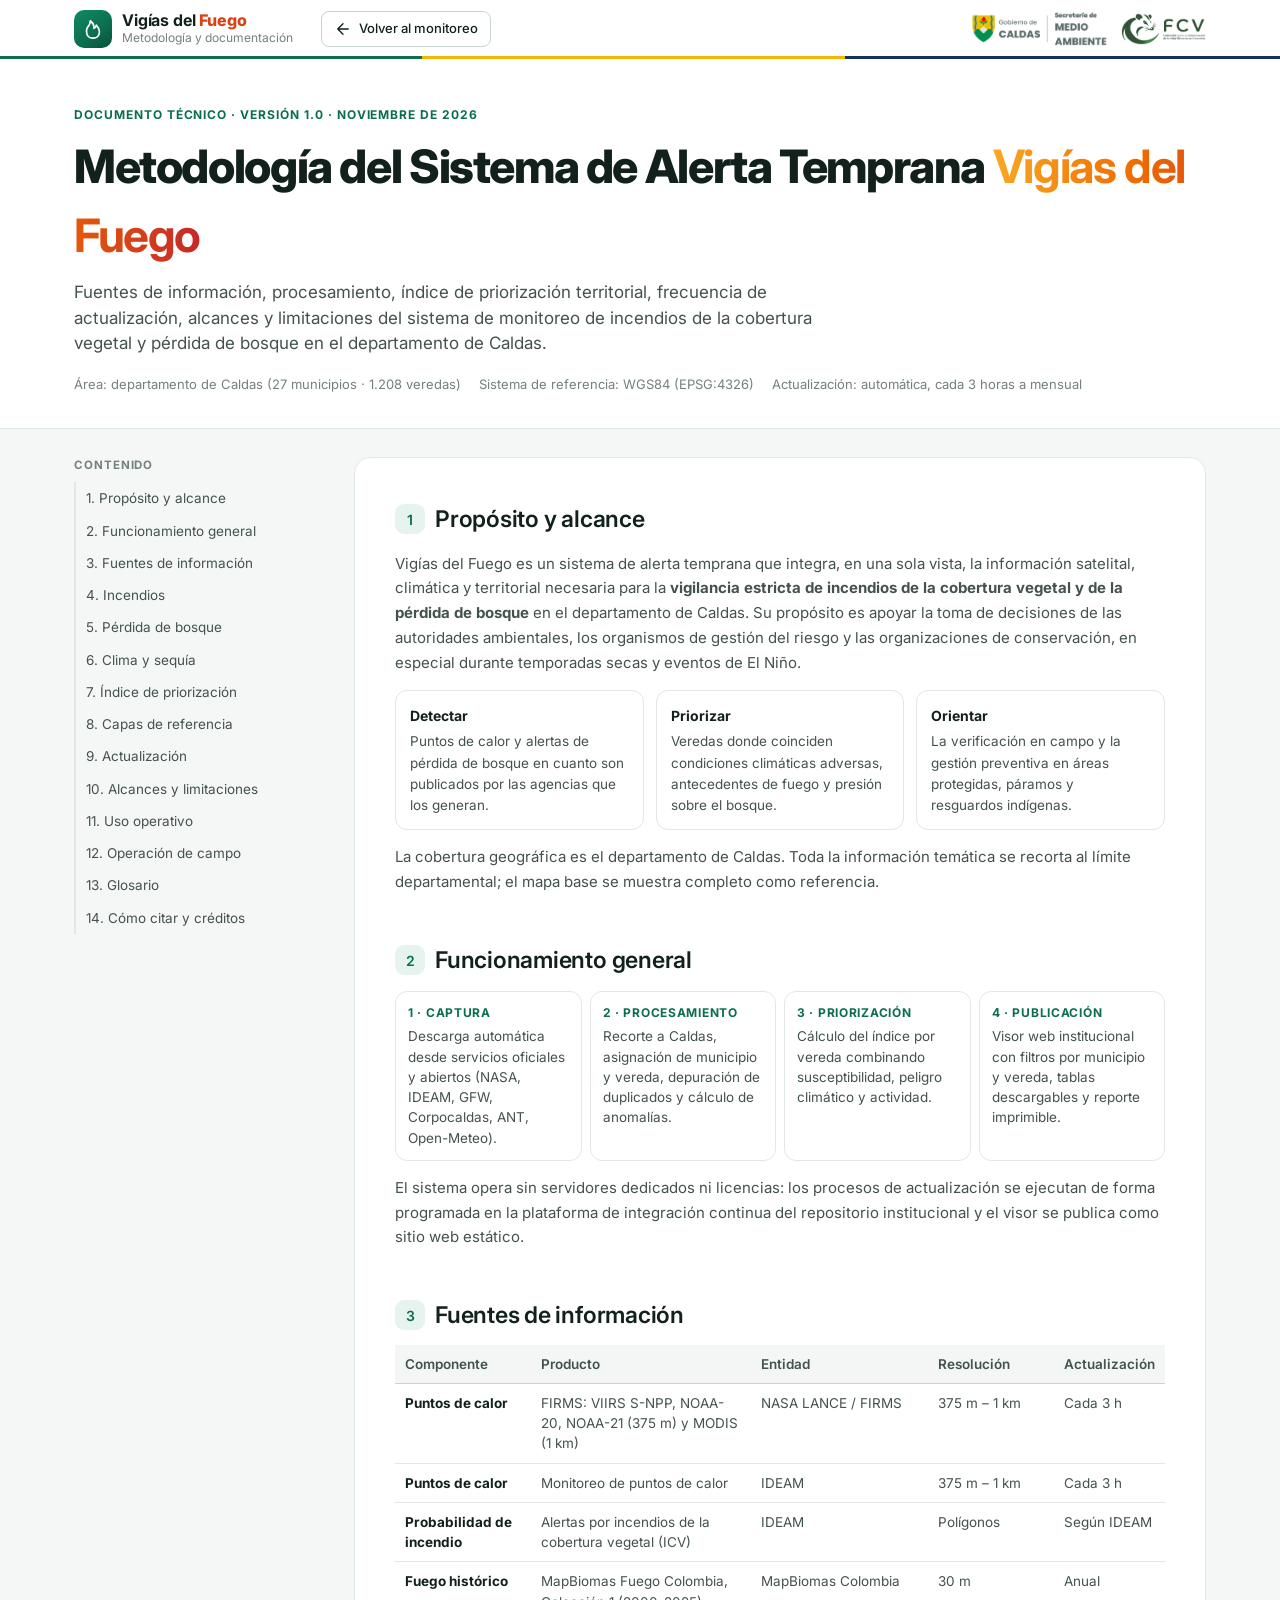
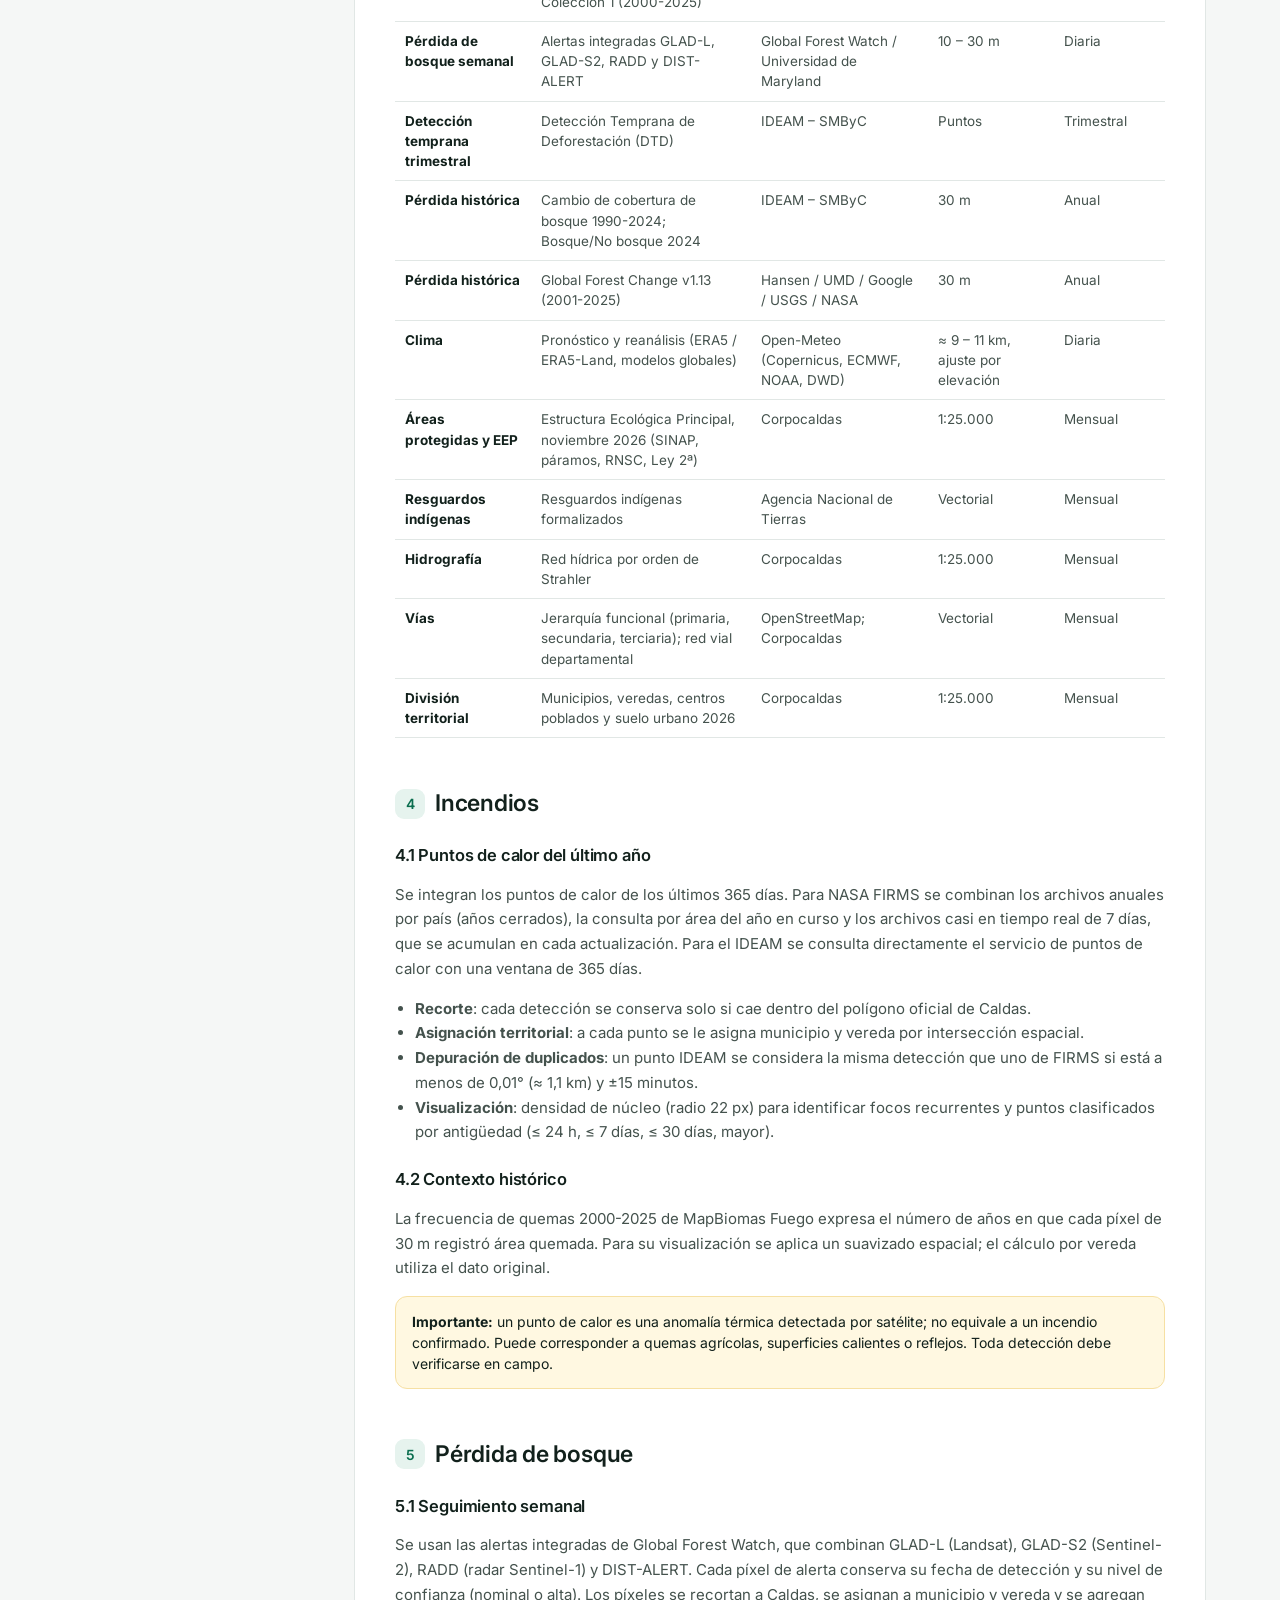
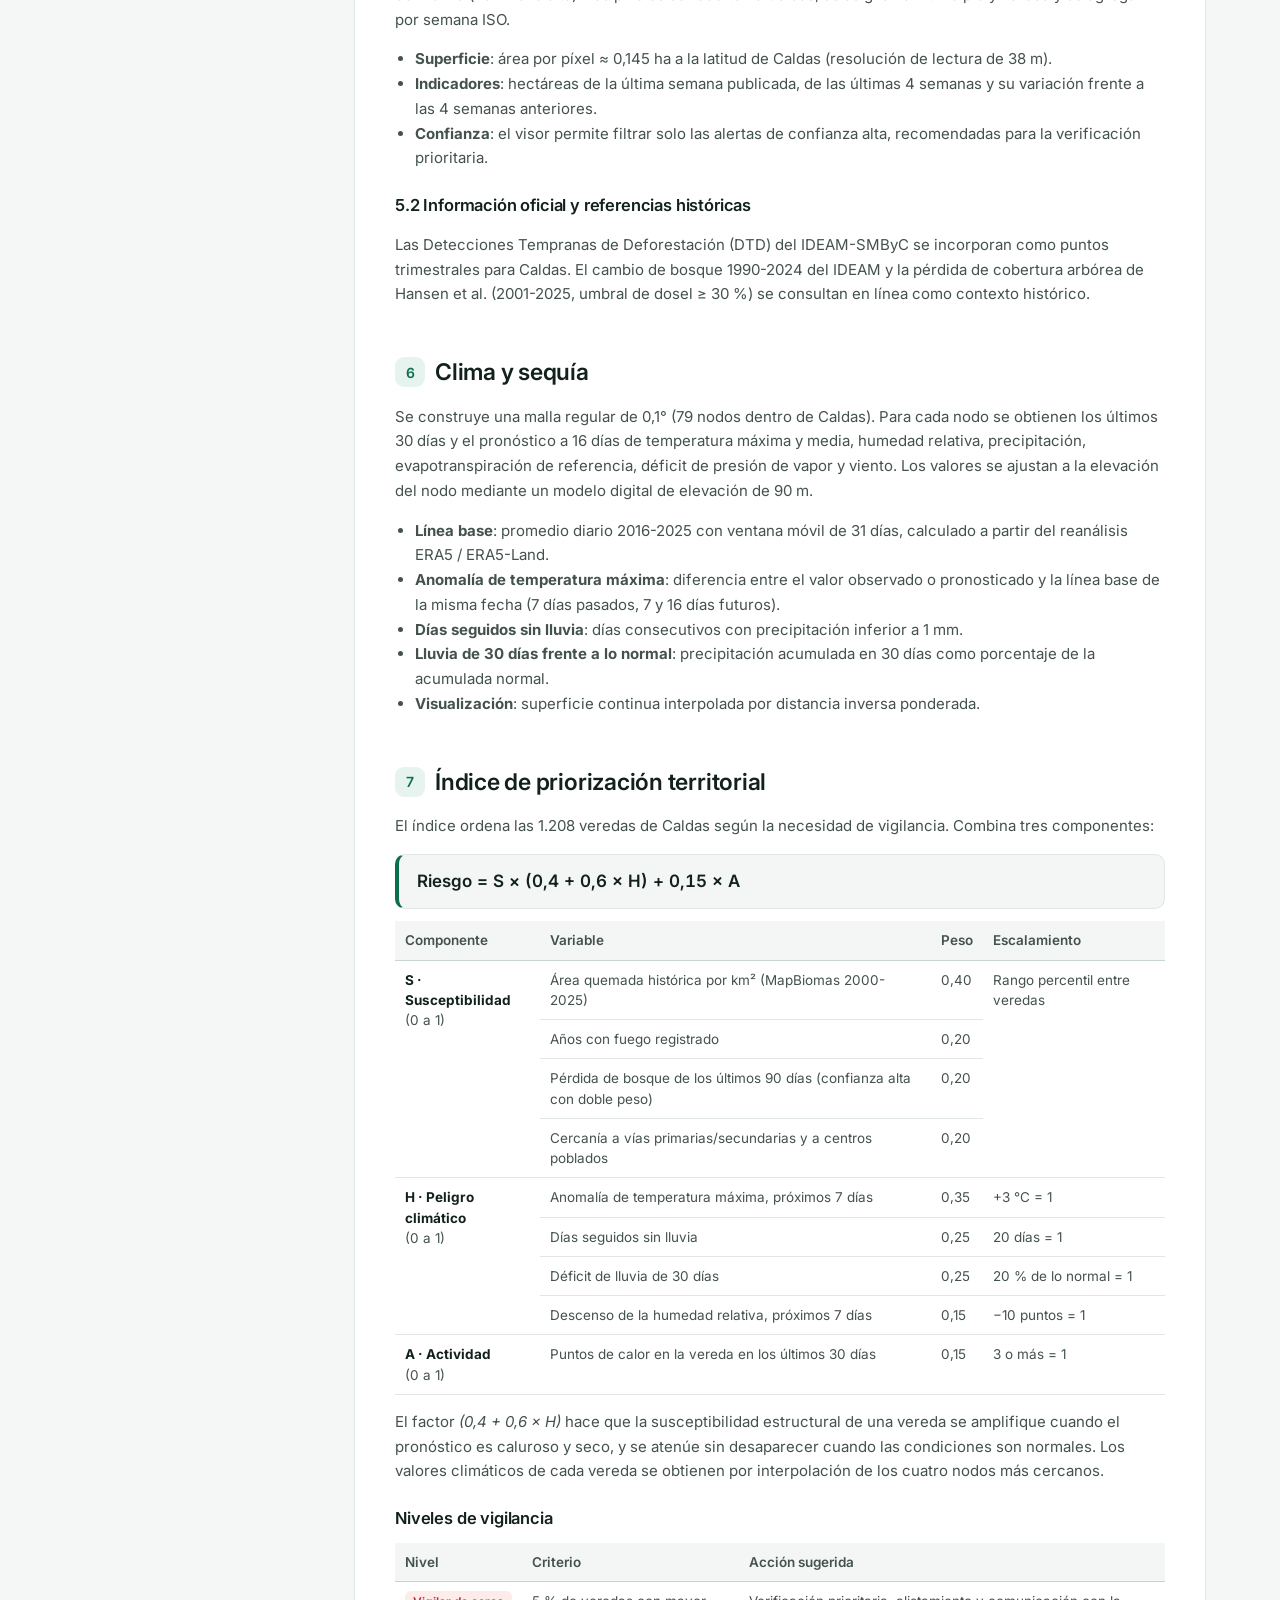
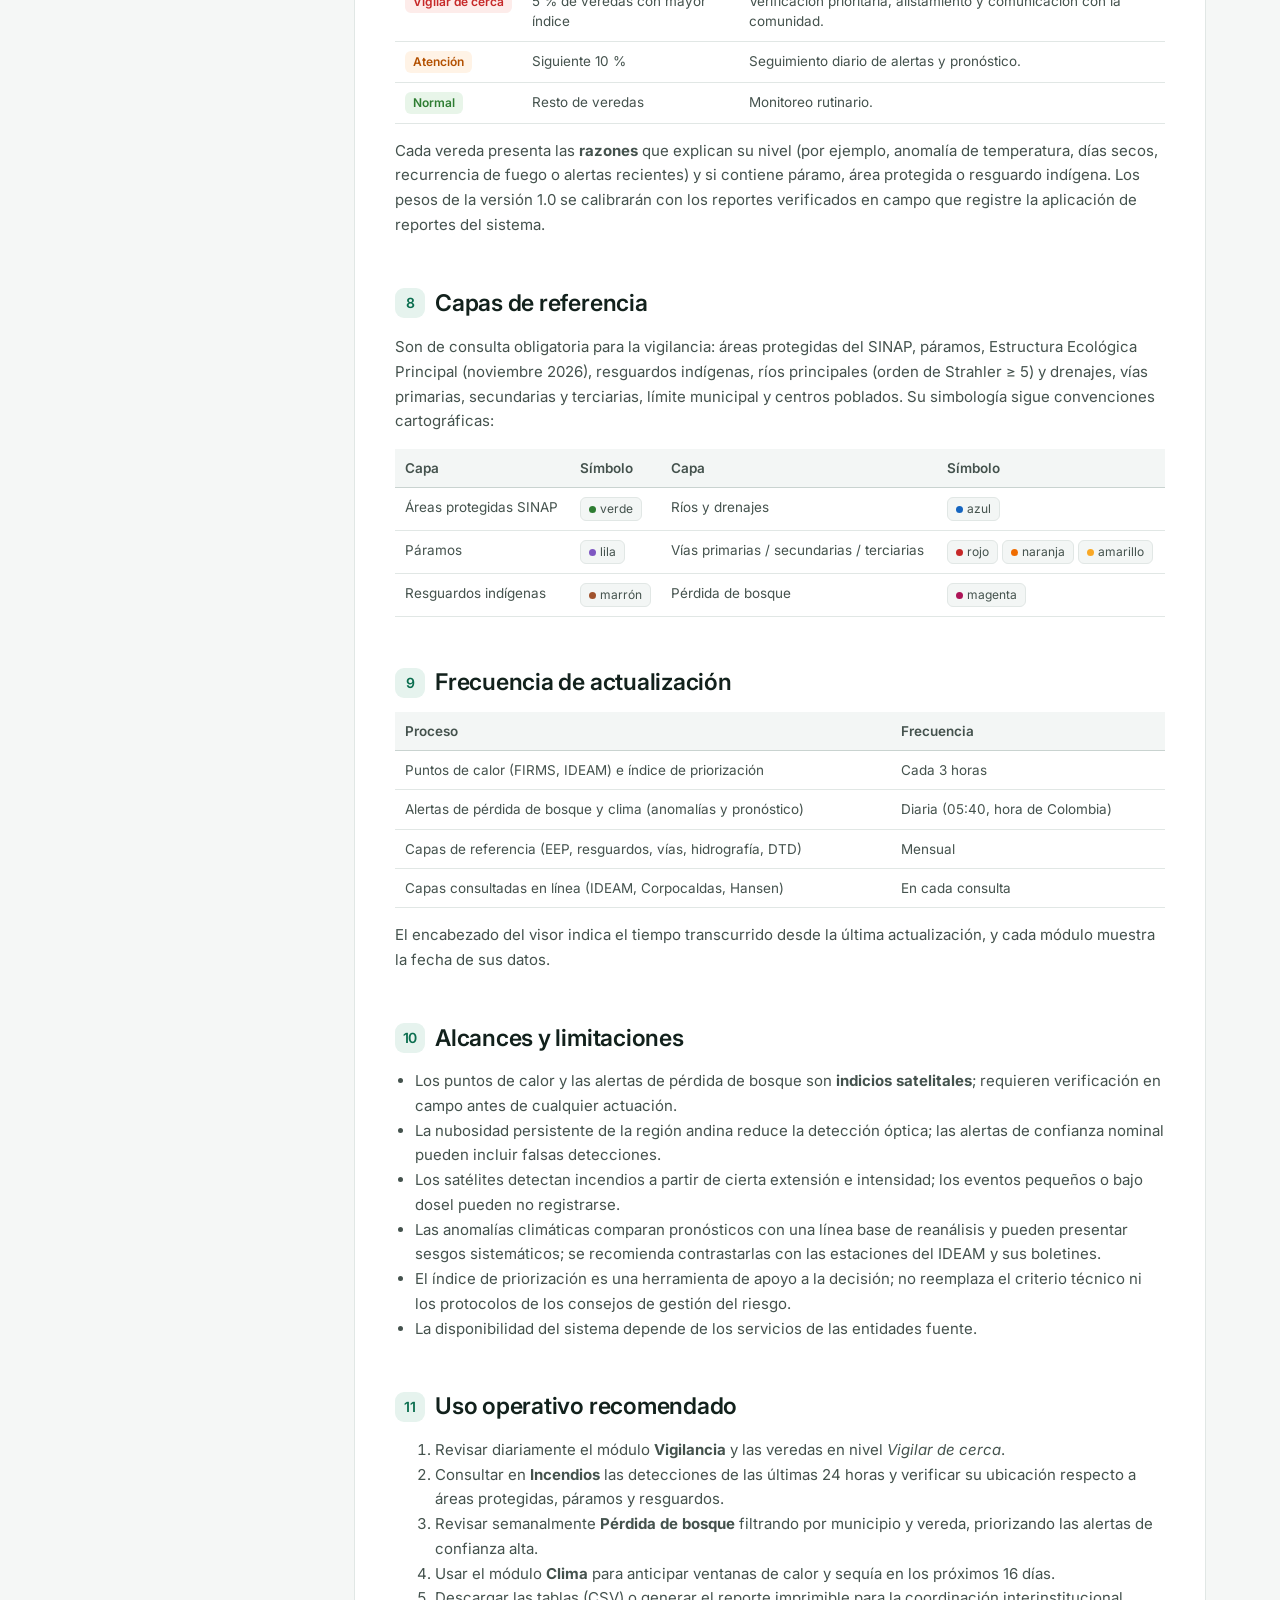
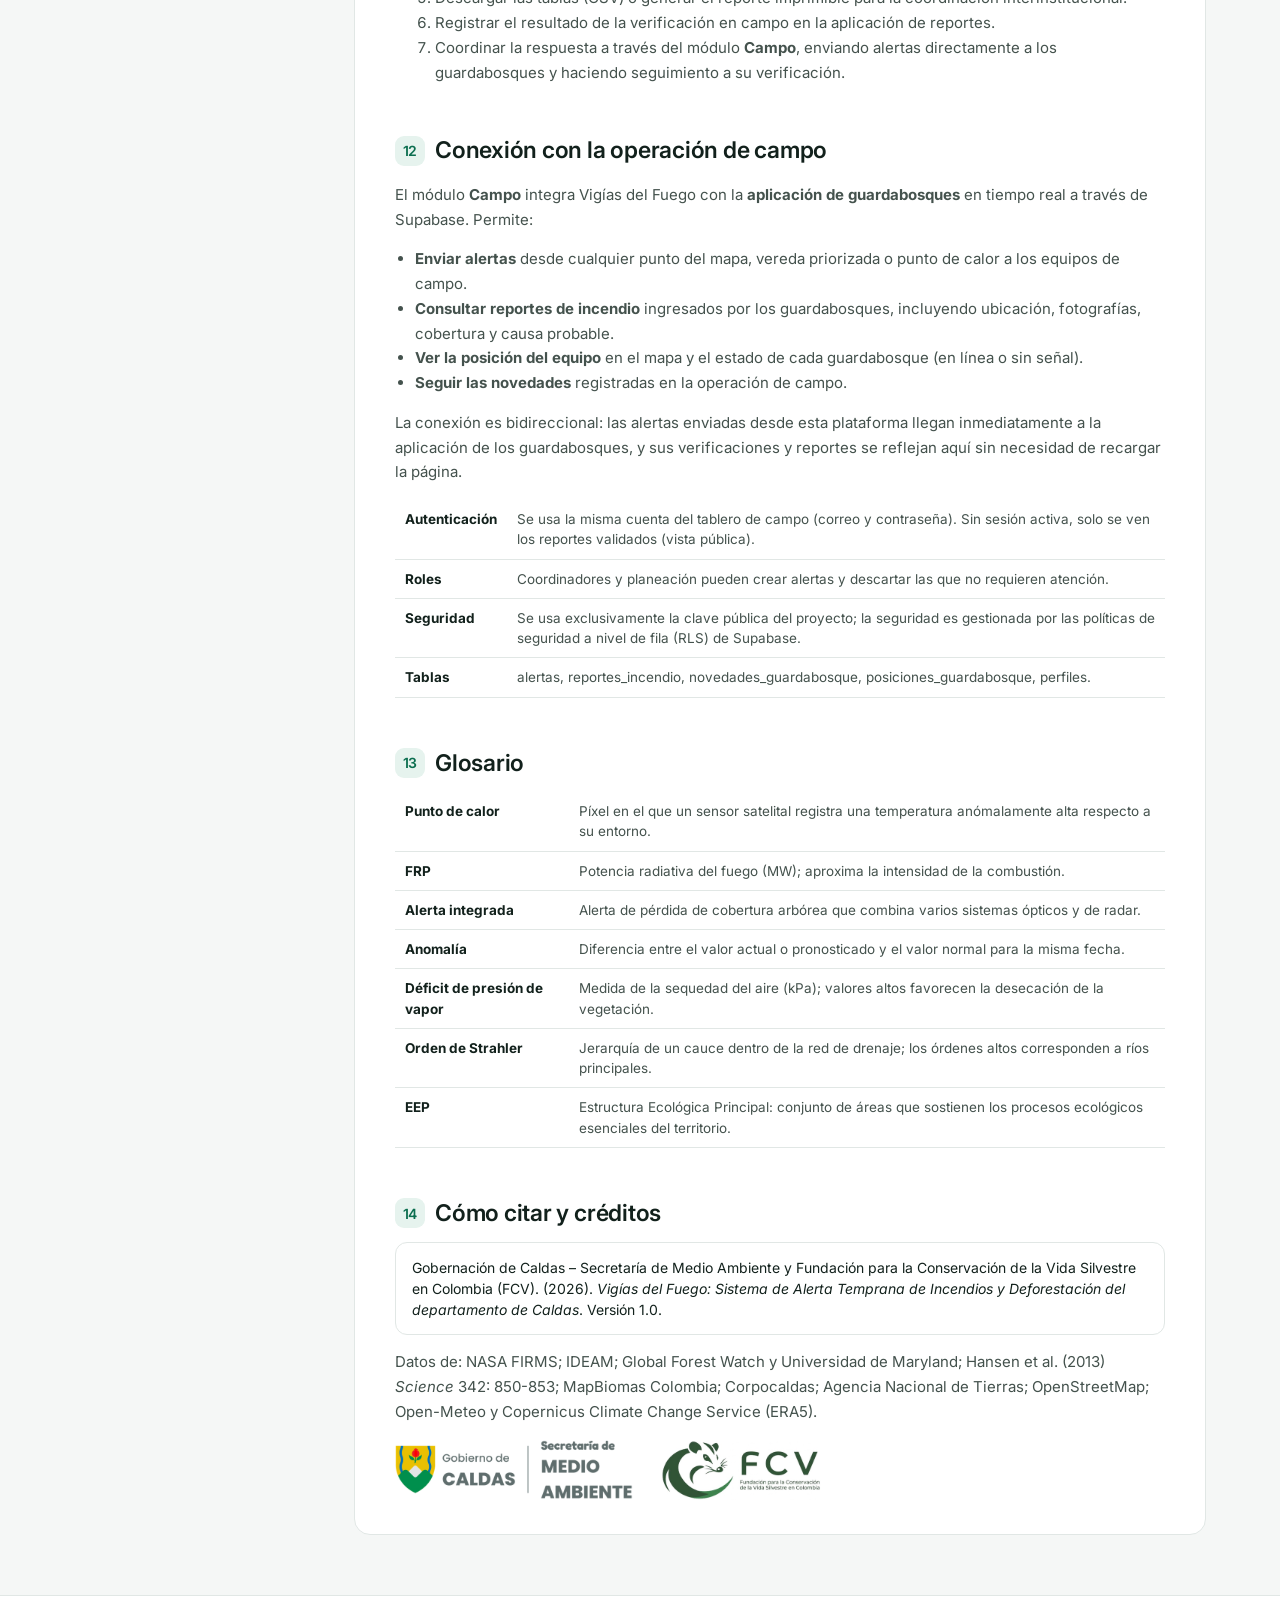
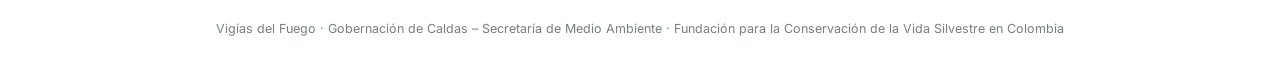
==== commit 83e6d2f0: "Actualizar plataforma Vigías del Fuego y módulo de campo" ====
--- a/metodologia.html
+++ b/metodologia.html
@@ -3,8 +3,8 @@
 <head>
 <meta charset="utf-8">
 <meta name="viewport" content="width=device-width, initial-scale=1">
-<title>Metodología · Vigía Fuego Caldas</title>
-<meta name="description" content="Metodología, fuentes de información, procesamiento, índice de priorización y limitaciones del Sistema de Alerta Temprana de Incendios y Deforestación Vigía Fuego Caldas.">
+<title>Metodología · Vigías del Fuego</title>
+<meta name="description" content="Metodología, fuentes de información, procesamiento, índice de priorización y limitaciones del Sistema de Alerta Temprana de Incendios y Deforestación Vigías del Fuego.">
 <meta name="theme-color" content="#0b6e4f">
 <link rel="icon" href="data:image/svg+xml,%3Csvg xmlns='http://www.w3.org/2000/svg' viewBox='0 0 24 24'%3E%3Crect width='24' height='24' rx='6' fill='%230b6e4f'/%3E%3Cpath d='M12 20c3.3 0 5.3-2.3 5.3-5.3 0-2.3-1.2-4-2.6-5.5-.3 1.4-1 2.3-2 2.7.2-2.5-1-4.8-3-6.2.2 2.4-1 4-2.3 5.4C6.5 12.3 6.7 13.2 6.7 14.7c0 3 2 5.3 5.3 5.3Z' fill='%23fff'/%3E%3C/svg%3E">
 <link rel="preconnect" href="https://fonts.googleapis.com">
@@ -63,7 +63,7 @@
 <header class="doc-top"><div class="in">
   <a href="index.html" class="marca" style="text-decoration:none;color:inherit">
     <div class="logo"><svg class="i" viewBox="0 0 24 24"><path d="M12 22c4.4 0 7-3 7-7 0-3-1.6-5.4-3.4-7.3-.4 1.8-1.4 3.1-2.6 3.6.2-3.3-1.3-6.4-4-8.3.3 3.2-1.4 5.3-3 7.2C4.7 11.8 5 13 5 15c0 4 2.6 7 7 7Z"/></svg></div>
-    <div><h1>Vigía <b>Fuego</b> Caldas</h1><div class="sub">Metodología y documentación</div></div>
+    <div><h1>Vigías del <b>Fuego</b></h1><div class="sub">Metodología y documentación</div></div>
   </a>
   <a class="btn" href="index.html#m=vigilancia&entrar=1" style="margin-left:12px"><svg class="i" viewBox="0 0 24 24"><path d="M19 12H5M12 19l-7-7 7-7"/></svg>Volver al monitoreo</a>
   <div class="logos"><img src="app/img/logo-gobernacion.png" alt="Gobierno de Caldas · Secretaría de Medio Ambiente"><img src="app/img/logo-fcv.png" alt="FCV"></div>
@@ -71,7 +71,7 @@
 
 <section class="portadilla"><div class="in">
   <small>Documento técnico · versión 1.0 · noviembre de 2026</small>
-  <h1>Metodología del Sistema de Alerta Temprana <b>Vigía Fuego Caldas</b></h1>
+  <h1>Metodología del Sistema de Alerta Temprana <b>Vigías del Fuego</b></h1>
   <p>Fuentes de información, procesamiento, índice de priorización territorial, frecuencia de actualización, alcances y limitaciones del sistema de monitoreo de incendios de la cobertura vegetal y pérdida de bosque en el departamento de Caldas.</p>
   <div class="meta"><span>Área: departamento de Caldas (27 municipios · 1.208 veredas)</span><span>Sistema de referencia: WGS84 (EPSG:4326)</span><span>Actualización: automática, cada 3 horas a mensual</span></div>
 </div></section>
@@ -81,11 +81,11 @@
     <a href="#proposito">1. Propósito y alcance</a><a href="#arquitectura">2. Funcionamiento general</a><a href="#fuentes">3. Fuentes de información</a>
     <a href="#incendios">4. Incendios</a><a href="#deforestacion">5. Pérdida de bosque</a><a href="#clima">6. Clima y sequía</a>
     <a href="#indice">7. Índice de priorización</a><a href="#capas">8. Capas de referencia</a><a href="#actualizacion">9. Actualización</a>
-    <a href="#limitaciones">10. Alcances y limitaciones</a><a href="#protocolo">11. Uso operativo</a><a href="#glosario">12. Glosario</a><a href="#citar">13. Cómo citar y créditos</a>
+    <a href="#limitaciones">10. Alcances y limitaciones</a><a href="#protocolo">11. Uso operativo</a><a href="#campo">12. Operación de campo</a><a href="#glosario">13. Glosario</a><a href="#citar">14. Cómo citar y créditos</a>
   </nav>
   <article>
     <h2 id="proposito"><span class="nro">1</span>Propósito y alcance</h2>
-    <p>Vigía Fuego Caldas es un sistema de alerta temprana que integra, en una sola vista, la información satelital, climática y territorial necesaria para la <b>vigilancia estricta de incendios de la cobertura vegetal y de la pérdida de bosque</b> en el departamento de Caldas. Su propósito es apoyar la toma de decisiones de las autoridades ambientales, los organismos de gestión del riesgo y las organizaciones de conservación, en especial durante temporadas secas y eventos de El Niño.</p>
+    <p>Vigías del Fuego es un sistema de alerta temprana que integra, en una sola vista, la información satelital, climática y territorial necesaria para la <b>vigilancia estricta de incendios de la cobertura vegetal y de la pérdida de bosque</b> en el departamento de Caldas. Su propósito es apoyar la toma de decisiones de las autoridades ambientales, los organismos de gestión del riesgo y las organizaciones de conservación, en especial durante temporadas secas y eventos de El Niño.</p>
     <div class="tarjetas3">
       <div><b>Detectar</b><span>Puntos de calor y alertas de pérdida de bosque en cuanto son publicados por las agencias que los generan.</span></div>
       <div><b>Priorizar</b><span>Veredas donde coinciden condiciones climáticas adversas, antecedentes de fuego y presión sobre el bosque.</span></div>
@@ -227,9 +227,26 @@
       <li>Usar el módulo <b>Clima</b> para anticipar ventanas de calor y sequía en los próximos 16 días.</li>
       <li>Descargar las tablas (CSV) o generar el reporte imprimible para la coordinación interinstitucional.</li>
       <li>Registrar el resultado de la verificación en campo en la aplicación de reportes.</li>
+      <li>Coordinar la respuesta a través del módulo <b>Campo</b>, enviando alertas directamente a los guardabosques y haciendo seguimiento a su verificación.</li>
     </ol>
 
-    <h2 id="glosario"><span class="nro">12</span>Glosario</h2>
+    <h2 id="campo"><span class="nro">12</span>Conexión con la operación de campo</h2>
+    <p>El módulo <b>Campo</b> integra Vigías del Fuego con la <b>aplicación de guardabosques</b> en tiempo real a través de Supabase. Permite:</p>
+    <ul>
+      <li><b>Enviar alertas</b> desde cualquier punto del mapa, vereda priorizada o punto de calor a los equipos de campo.</li>
+      <li><b>Consultar reportes de incendio</b> ingresados por los guardabosques, incluyendo ubicación, fotografías, cobertura y causa probable.</li>
+      <li><b>Ver la posición del equipo</b> en el mapa y el estado de cada guardabosque (en línea o sin señal).</li>
+      <li><b>Seguir las novedades</b> registradas en la operación de campo.</li>
+    </ul>
+    <p>La conexión es bidireccional: las alertas enviadas desde esta plataforma llegan inmediatamente a la aplicación de los guardabosques, y sus verificaciones y reportes se reflejan aquí sin necesidad de recargar la página.</p>
+    <table><tbody>
+      <tr><td><b>Autenticación</b></td><td>Se usa la misma cuenta del tablero de campo (correo y contraseña). Sin sesión activa, solo se ven los reportes validados (vista pública).</td></tr>
+      <tr><td><b>Roles</b></td><td>Coordinadores y planeación pueden crear alertas y descartar las que no requieren atención.</td></tr>
+      <tr><td><b>Seguridad</b></td><td>Se usa exclusivamente la clave pública del proyecto; la seguridad es gestionada por las políticas de seguridad a nivel de fila (RLS) de Supabase.</td></tr>
+      <tr><td><b>Tablas</b></td><td>alertas, reportes_incendio, novedades_guardabosque, posiciones_guardabosque, perfiles.</td></tr>
+    </tbody></table>
+
+    <h2 id="glosario"><span class="nro">13</span>Glosario</h2>
     <table><tbody>
       <tr><td><b>Punto de calor</b></td><td>Píxel en el que un sensor satelital registra una temperatura anómalamente alta respecto a su entorno.</td></tr>
       <tr><td><b>FRP</b></td><td>Potencia radiativa del fuego (MW); aproxima la intensidad de la combustión.</td></tr>
@@ -240,12 +257,12 @@
       <tr><td><b>EEP</b></td><td>Estructura Ecológica Principal: conjunto de áreas que sostienen los procesos ecológicos esenciales del territorio.</td></tr>
     </tbody></table>
 
-    <h2 id="citar"><span class="nro">13</span>Cómo citar y créditos</h2>
-    <div class="caja">Gobernación de Caldas – Secretaría de Medio Ambiente y Fundación para la Conservación de la Vida Silvestre en Colombia (FCV). (2026). <i>Vigía Fuego Caldas: Sistema de Alerta Temprana de Incendios y Deforestación del departamento de Caldas</i>. Versión 1.0.</div>
+    <h2 id="citar"><span class="nro">14</span>Cómo citar y créditos</h2>
+    <div class="caja">Gobernación de Caldas – Secretaría de Medio Ambiente y Fundación para la Conservación de la Vida Silvestre en Colombia (FCV). (2026). <i>Vigías del Fuego: Sistema de Alerta Temprana de Incendios y Deforestación del departamento de Caldas</i>. Versión 1.0.</div>
     <p>Datos de: NASA FIRMS; IDEAM; Global Forest Watch y Universidad de Maryland; Hansen et al. (2013) <i>Science</i> 342: 850-853; MapBiomas Colombia; Corpocaldas; Agencia Nacional de Tierras; OpenStreetMap; Open-Meteo y Copernicus Climate Change Service (ERA5).</p>
     <div class="creditos"><img src="app/img/logo-gobernacion.png" alt="Gobierno de Caldas · Secretaría de Medio Ambiente"><img src="app/img/logo-fcv.png" alt="Fundación para la Conservación de la Vida Silvestre en Colombia"></div>
   </article>
 </div>
-<footer class="pie-doc">Vigía Fuego Caldas · Gobernación de Caldas – Secretaría de Medio Ambiente · Fundación para la Conservación de la Vida Silvestre en Colombia</footer>
+<footer class="pie-doc">Vigías del Fuego · Gobernación de Caldas – Secretaría de Medio Ambiente · Fundación para la Conservación de la Vida Silvestre en Colombia</footer>
 </body>
 </html>
--- a/app/sat.css
+++ b/app/sat.css
@@ -1,4 +1,4 @@
-/* Vigía Fuego Caldas · hoja de estilos */
+/* Vigías del Fuego · hoja de estilos */
 :root {
   color-scheme: light;
   --bg: #f5f7f6; --surface: #ffffff; --surface-2: #f3f6f5; --surface-3: #e9efed;
@@ -238,3 +238,124 @@
 .btn.volver { margin-top: 10px; width: 100%; justify-content: center; animation: aparecer .2s var(--ease); }
 /* Fondo exterior a Caldas: se ve completo, atenuado */
 .leaflet-exterior-pane { filter: saturate(.55) brightness(1.06) contrast(.82); }
+
+/* ── Campo · operación de guardabosques ───── */
+.sesion { display: flex; align-items: center; gap: 12px; padding: 14px 16px; background: var(--surface-2); border-radius: 12px; margin-bottom: 14px; }
+.sesion .av { width: 38px; height: 38px; border-radius: 50%; background: var(--brand); color: #fff; display: grid; place-items: center; font-weight: 700; font-size: 15px; flex: none; }
+.sesion .sub { font-size: 12px; color: var(--ink-3); margin-top: 2px; }
+.login { display: flex; flex-direction: column; gap: 10px; padding: 16px; background: var(--surface-2); border-radius: 12px; margin-bottom: 14px; }
+.login label { display: flex; flex-direction: column; gap: 4px; font-size: 13px; font-weight: 500; color: var(--ink-2); }
+.login input { font-size: 15px; padding: 10px 12px; border: 1.5px solid var(--line-strong); border-radius: 8px; background: var(--surface); color: var(--ink); transition: border-color .15s; }
+.login input:focus { outline: none; border-color: var(--brand); }
+.login .err { color: var(--vigilar); font-size: 13px; min-height: 18px; }
+.formulario { display: flex; flex-direction: column; gap: 12px; }
+.formulario label { display: flex; flex-direction: column; gap: 4px; font-size: 13px; font-weight: 500; color: var(--ink-2); }
+.formulario input, .formulario textarea, .formulario select { font: inherit; font-size: 15px; padding: 10px 12px; border: 1.5px solid var(--line-strong); border-radius: 8px; background: var(--surface); color: var(--ink); resize: vertical; }
+.formulario input:focus, .formulario textarea:focus, .formulario select:focus { outline: none; border-color: var(--brand); }
+.formulario .err { color: var(--vigilar); font-size: 13px; min-height: 18px; }
+.ubic { padding: 14px 16px; border-radius: 10px; background: var(--surface-2); border: 1.5px dashed var(--line-strong); display: flex; flex-wrap: wrap; gap: 8px; align-items: center; }
+.ubic.ok { border-style: solid; border-color: var(--brand); background: var(--brand-tint); }
+.ubic .sub { font-size: 12px; color: var(--ink-3); flex-basis: 100%; }
+.ubic b { flex: 1; min-width: 0; font-size: 14px; }
+.estado { display: inline-block; padding: 2px 8px; border-radius: 6px; font-size: 12px; font-weight: 600; white-space: nowrap; }
+.chips { display: flex; flex-wrap: wrap; gap: 6px; margin-top: 6px; }
+.chip { display: inline-flex; align-items: center; gap: 4px; font-size: 12px; color: var(--ink-2); background: var(--surface-2); border-radius: 6px; padding: 2px 8px; }
+.chip i { width: 7px; height: 7px; border-radius: 50%; flex: none; }
+.pin-alerta { width: 30px; height: 30px; display: grid; place-items: center; }
+.pin-alerta svg { width: 22px; height: 22px; fill: none; stroke: var(--c, #c62828); stroke-width: 2; stroke-linecap: round; stroke-linejoin: round; filter: drop-shadow(0 1px 3px rgba(0,0,0,.35)); }
+.pin-alerta.viva { animation: pulsoAlerta 1.6s infinite; }
+@keyframes pulsoAlerta { 0%, 100% { transform: scale(1); } 50% { transform: scale(1.25); } }
+.pin-reporte { width: 26px; height: 26px; display: grid; place-items: center; }
+.pin-reporte svg { width: 20px; height: 20px; fill: var(--c, #d50000); stroke: #fff; stroke-width: 1.5; filter: drop-shadow(0 1px 3px rgba(0,0,0,.35)); }
+.pin-guarda { width: 28px; height: 28px; border-radius: 50%; background: #2e7d32; display: grid; place-items: center; box-shadow: 0 1px 4px rgba(0,0,0,.3); }
+.pin-guarda svg { width: 18px; height: 18px; fill: none; stroke: #fff; stroke-width: 2; stroke-linecap: round; stroke-linejoin: round; }
+.pin-guarda.off { background: #9e9e9e; }
+.pin-nueva { width: 24px; height: 36px; background: var(--brand); border-radius: 50% 50% 50% 0; transform: rotate(-45deg); box-shadow: 0 2px 6px rgba(0,0,0,.35); position: relative; }
+.pin-nueva::after { content: ''; position: absolute; top: 50%; left: 50%; width: 10px; height: 10px; background: #fff; border-radius: 50%; transform: translate(-50%, -50%); }
+
+/* ── Campo · tablero expandido ── */
+.campo-live { display: flex; align-items: center; gap: 6px; font-size: 12px; color: var(--ink-3); padding: 2px 0 8px; }
+.campo-live i { width: 7px; height: 7px; border-radius: 50%; background: #2e7d32; animation: pulsar 2s infinite; }
+.campo-filtros { display: flex; gap: 6px; flex-wrap: wrap; align-items: center; padding: 0 0 8px; }
+.campo-filtros select, .campo-filtros input[type="date"] { font: 500 12px/1.4 var(--ff); padding: 5px 8px; border: 1.5px solid var(--line-strong); border-radius: 8px; background: var(--surface); color: var(--ink); }
+.campo-cnt { font-size: 12px; color: var(--ink-3); flex: 1; text-align: right; white-space: nowrap; }
+.campo-tag { display: inline-block; padding: 2px 8px; border-radius: 6px; font-size: 11px; font-weight: 600; background: color-mix(in srgb, var(--tc) 14%, transparent); color: var(--tc); }
+.campo-bar { display: flex; gap: 6px; align-items: center; flex-wrap: wrap; padding: 2px 0; }
+.campo-hb { display: flex; flex-direction: column; gap: 4px; }
+.campo-bar span:first-child { flex: 1; min-width: 0; font-size: 12px; overflow: hidden; text-overflow: ellipsis; white-space: nowrap; color: var(--ink-2); }
+.campo-bar i { height: 16px; border-radius: 4px; transition: width .4s ease; }
+.campo-bar b { font-size: 12px; font-weight: 600; min-width: 24px; text-align: right; }
+
+.campo-donut { display: flex; gap: 14px; align-items: center; padding: 8px 0; flex-wrap: wrap; }
+.campo-ring { width: 100px; height: 100px; border-radius: 50%; flex: none; position: relative; }
+.campo-ring::after { content: attr(data-t); position: absolute; inset: 20%; background: var(--surface); border-radius: 50%; display: grid; place-items: center; font-weight: 700; font-size: 18px; color: var(--ink); }
+.campo-lg { font-size: 12px; display: flex; flex-direction: column; gap: 3px; }
+.campo-lg i { display: inline-block; width: 10px; height: 10px; border-radius: 3px; vertical-align: middle; margin-right: 4px; }
+.campo-lg b { font-weight: 600; }
+.campo-lg span { color: var(--ink-3); }
+
+.campo-svg { width: 100%; max-width: 360px; margin: 6px 0; }
+.campo-svg text { fill: var(--ink-3); }
+.campo-svg line { stroke: var(--line); }
+.campo-svg rect { transition: height .3s, y .3s; }
+
+.campo-feed { max-height: 260px; overflow-y: auto; display: flex; flex-direction: column; gap: 2px; padding: 2px 0; }
+.campo-feed > div { display: flex; gap: 8px; align-items: flex-start; padding: 6px 0; border-bottom: 1px solid var(--line); font-size: 12px; }
+.campo-feed i { width: 8px; height: 8px; border-radius: 50%; margin-top: 4px; flex: none; }
+.campo-feed b { font-weight: 600; }
+.campo-feed span { color: var(--ink-3); }
+
+.campo-tw { overflow-x: auto; -webkit-overflow-scrolling: touch; margin: 4px 0 8px; border: 1px solid var(--line); border-radius: 10px; }
+.campo-tabla { width: 100%; border-collapse: collapse; font-size: 12px; }
+.campo-tabla th { text-align: left; font-size: 11px; font-weight: 600; color: var(--ink-3); padding: 8px 10px; border-bottom: 1.5px solid var(--line-strong); background: var(--surface-2); position: sticky; top: 0; z-index: 1; white-space: nowrap; }
+.campo-tabla td { padding: 7px 10px; border-bottom: 1px solid var(--line); vertical-align: top; }
+.campo-tabla tbody tr:hover { background: var(--surface-2); }
+
+.campo-alarm { display: flex; gap: 8px; align-items: center; padding: 10px 14px; border-radius: 10px; margin-bottom: 10px; background: color-mix(in srgb, var(--ac) 10%, var(--surface)); border-left: 4px solid var(--ac); animation: fadeIn .3s; }
+.campo-alarm b { color: var(--ac); flex: none; }
+.campo-alarm span { flex: 1; font-size: 13px; overflow: hidden; text-overflow: ellipsis; white-space: nowrap; }
+
+.campo-modal { position: fixed; inset: 0; z-index: 9000; background: rgba(0,0,0,.45); display: grid; place-items: center; padding: 16px; animation: fadeIn .2s; }
+.campo-detalle { background: var(--surface); border-radius: 14px; padding: 20px 22px; max-width: 500px; width: 100%; max-height: 85vh; overflow-y: auto; box-shadow: 0 12px 40px rgba(0,0,0,.2); }
+.campo-detalle h3 { font-size: 16px; margin: 0 0 6px; }
+.campo-dr { display: flex; justify-content: space-between; gap: 10px; padding: 5px 0; border-bottom: 1px solid var(--line); font-size: 13px; }
+.campo-dr span:first-child { color: var(--ink-3); flex: none; }
+.campo-dr b { font-weight: 500; text-align: right; word-break: break-word; }
+.campo-ph { display: flex; gap: 6px; overflow-x: auto; padding: 8px 0; }
+.campo-ph img { height: 100px; border-radius: 8px; object-fit: cover; }
+
+.campo-canales { display: flex; flex-direction: column; gap: 2px; margin-bottom: 10px; max-height: 180px; overflow-y: auto; }
+.campo-ch { padding: 8px 10px; border-radius: 8px; cursor: pointer; font-size: 13px; border: 1.5px solid transparent; transition: background .15s; }
+.campo-ch:hover { background: var(--surface-2); }
+.campo-ch.on { background: var(--surface-3); border-color: var(--brand); }
+.campo-ch b { display: block; }
+.campo-ch .sub { font-size: 11px; color: var(--ink-3); overflow: hidden; text-overflow: ellipsis; white-space: nowrap; }
+.campo-ch .badge { display: inline-block; padding: 1px 6px; border-radius: 10px; background: var(--brand); color: #fff; font-size: 10px; font-weight: 700; vertical-align: middle; }
+
+.campo-msgs { max-height: 350px; overflow-y: auto; display: flex; flex-direction: column; gap: 4px; padding: 4px 0 10px; }
+.campo-msg { padding: 8px 12px; border-radius: 10px; background: var(--surface-2); font-size: 13px; max-width: 88%; }
+.campo-msg.me { align-self: flex-end; background: color-mix(in srgb, var(--brand) 12%, var(--surface)); }
+.campo-msg.sos { background: #c628281a; border-left: 3px solid #c62828; }
+.campo-msg small { font-size: 11px; color: var(--ink-3); }
+.campo-msg small b { font-weight: 600; color: var(--ink-2); }
+
+.campo-cf { display: flex; gap: 6px; padding: 6px 0; }
+.campo-cf input { flex: 1; font: 400 13px/1.4 var(--ff); padding: 8px 12px; border: 1.5px solid var(--line-strong); border-radius: 10px; background: var(--surface); color: var(--ink); }
+.campo-cf input:focus { border-color: var(--brand); outline: none; }
+
+.campo-on { color: #2e7d32; font-size: 10px; }
+.campo-off { color: #9e9e9e; font-size: 10px; }
+.campo-up { color: #c62828; font-size: 11px; font-weight: 600; }
+.campo-dn { color: #2e7d32; font-size: 11px; font-weight: 600; }
+.campo-eq { color: var(--ink-3); font-size: 11px; }
+
+.campo-inf { background: var(--surface); padding: 16px; border-radius: 12px; border: 1px solid var(--line); }
+.campo-inf h3 { font-size: 16px; margin: 0 0 4px; }
+
+@keyframes fadeIn { from { opacity: 0; } to { opacity: 1; } }
+
+@media print {
+  .campo-modal, .campo-alarm, .campo-filtros, .campo-cf, .campo-canales { display: none !important; }
+  .campo-inf { border: none; padding: 0; }
+  .sesion, .campo-live { display: none !important; }
+}
--- a/app/portada.css
+++ b/app/portada.css
@@ -1,4 +1,4 @@
-/* Vigía Fuego Caldas · marca, encabezado institucional y portada de monitoreo */
+/* Vigías del Fuego · marca, encabezado institucional y portada de monitoreo */
 
 /* ── Marca ───────────────────────────────────── */
 .marca h1 { font-weight: 700; } .marca h1 b { color: #d84315; font-weight: 800; }
